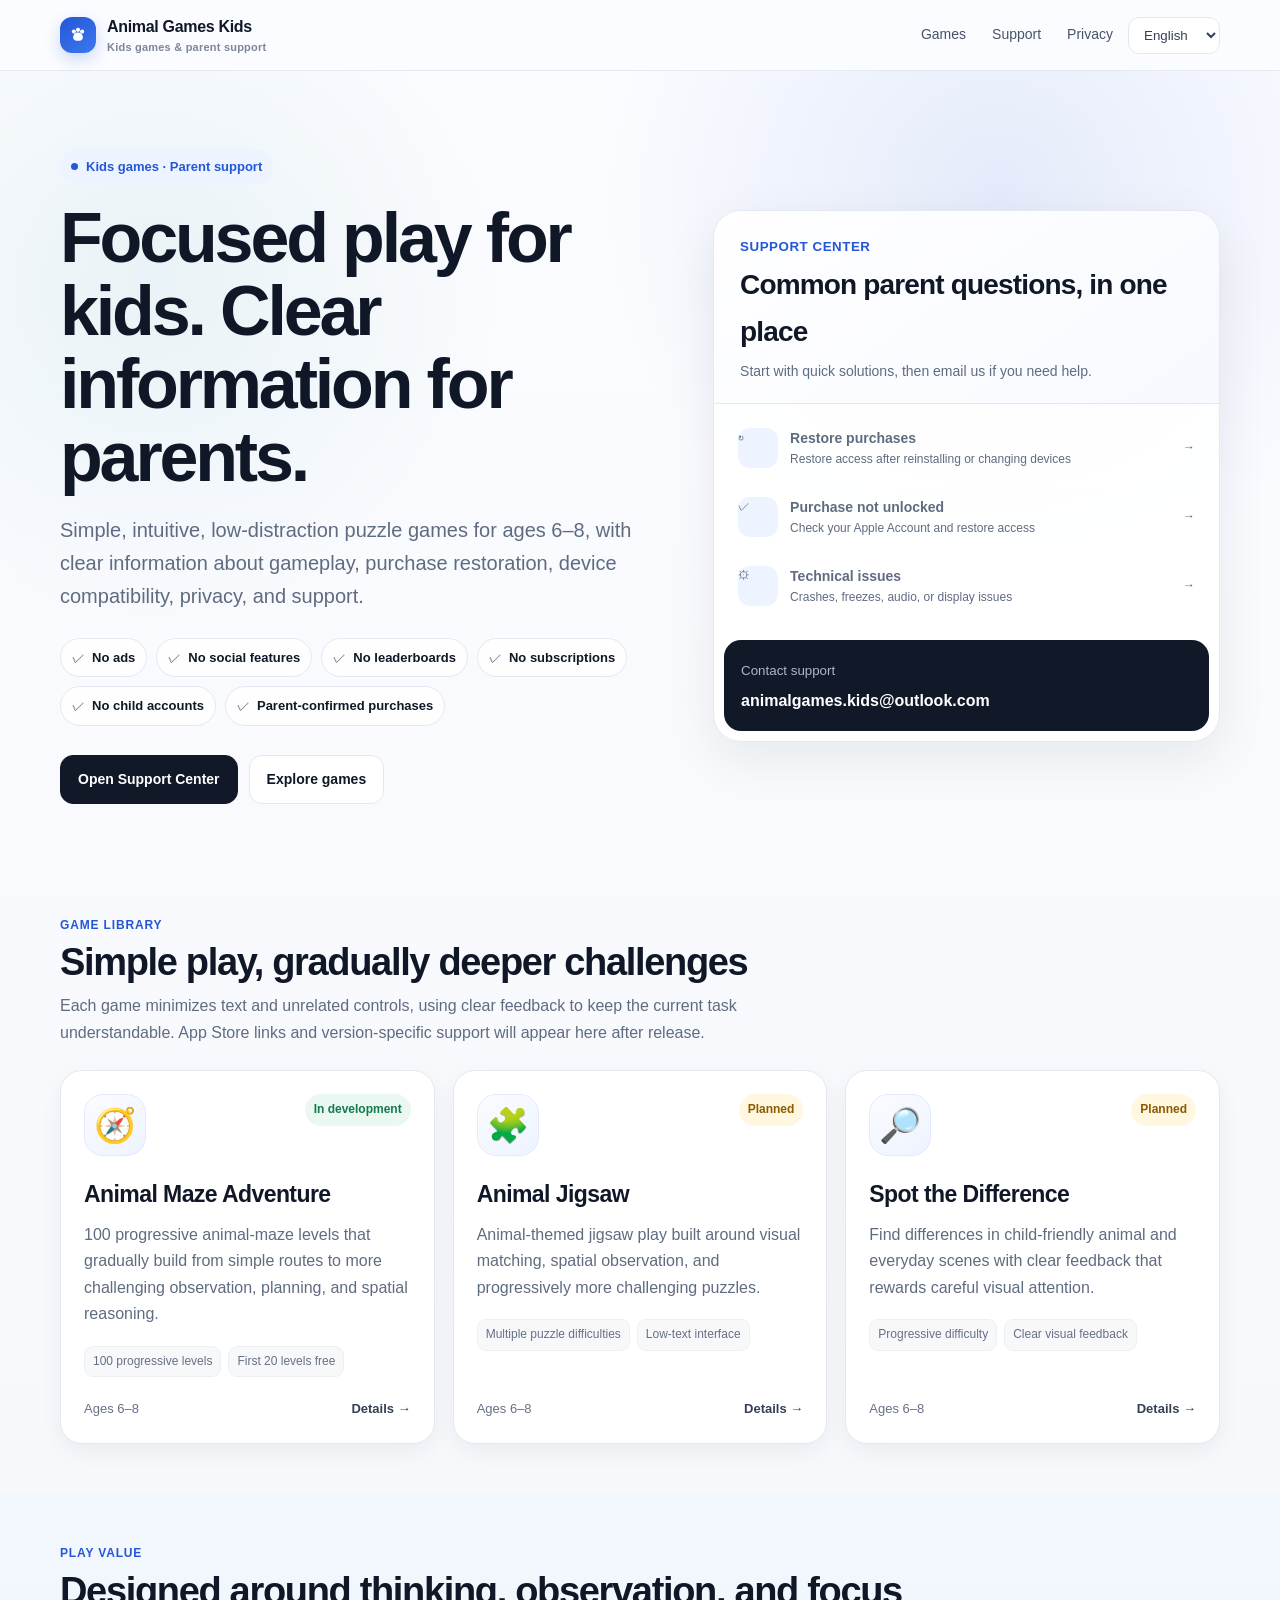
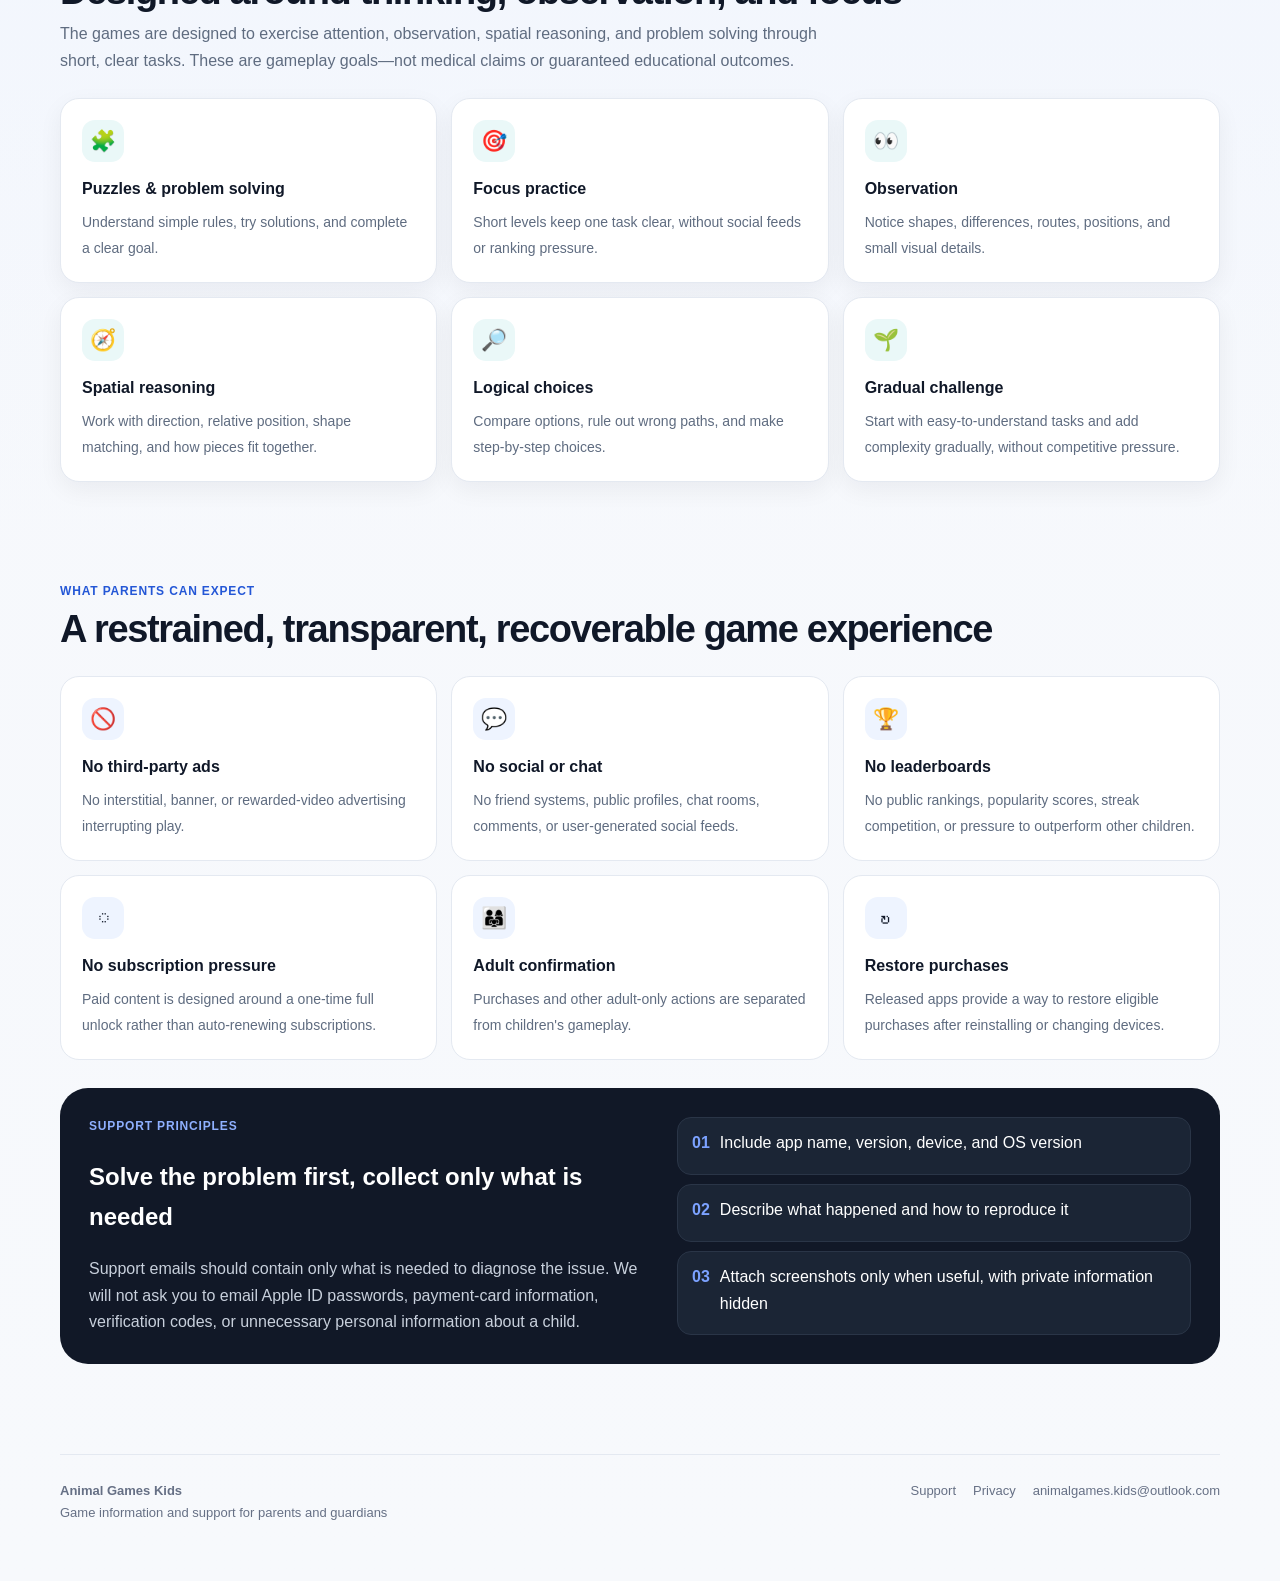
==== index.html @ e5cd3bef "Add files via upload" ====
<!DOCTYPE html>

<html lang="zh-CN"><head><meta charset="utf-8"/><meta content="width=device-width,initial-scale=1,viewport-fit=cover" name="viewport"/><meta content="#f6f8fc" name="theme-color"/><link href="assets/favicon.svg" rel="icon" type="image/svg+xml"/><link href="assets/styles.css" rel="stylesheet"/><meta content="Animal Games Kids：为 6–8 岁儿童设计的无广告、无社交、无排行榜益智游戏，以及面向家长和监护人的支持与隐私信息。" name="description"/><meta content="Animal Games Kids" property="og:title"/><meta content="Thoughtful kids games. Clear support for parents." property="og:description"/><meta content="website" property="og:type"/><title>Animal Games Kids｜儿童游戏与家长支持</title></head><body data-page="home"><a class="skip" data-en="Skip to main content" data-ja="メインコンテンツへ移動" data-zh="跳到主要内容" href="#main">跳到主要内容</a><header><div class="wrap nav"><a aria-label="Animal Games Kids" class="brand" href="index.html"><span class="brand-mark"><svg aria-hidden="true" viewbox="0 0 64 64"><circle cx="20" cy="22" fill="currentColor" r="6"></circle><circle cx="32" cy="17" fill="currentColor" r="6"></circle><circle cx="44" cy="22" fill="currentColor" r="6"></circle><path d="M18 39c0-8 6-14 14-14s14 6 14 14c0 7-5 10-14 10S18 46 18 39Z" fill="currentColor"></path></svg></span><span class="brand-copy">Animal Games Kids<span class="brand-sub" data-en="Kids games &amp; parent support" data-ja="子ども向けパズルゲーム＆保護者サポート" data-zh="儿童益智游戏与家长支持">儿童益智游戏与家长支持</span></span></a><nav aria-label="Main navigation" class="nav-links"><a data-en="Games" data-ja="ゲーム" data-zh="游戏" href="index.html#games">游戏</a><a data-en="Support" data-ja="サポート" data-zh="支持" href="support.html">支持</a><a data-en="Privacy" data-ja="プライバシー" data-zh="隐私" href="privacy.html">隐私</a><select aria-label="Language / 语言 / 言語" class="lang" id="langSelect"><option value="zh">中文</option><option value="en">English</option><option value="ja">日本語</option></select></nav></div></header><main id="main"><section class="hero"><div class="wrap hero-grid"><div><span class="eyebrow"><span class="dot"></span><span data-en="Kids games · Parent support" data-ja="子ども向けゲーム · 保護者サポート" data-zh="儿童游戏 · 家长支持">儿童游戏 · 家长支持</span></span><h1 data-en="Focused play for kids. Clear information for parents." data-ja="子どもは遊びに集中。保護者には分かりやすい情報を。" data-zh="让孩子专注游戏，让家长清楚掌握">让孩子专注游戏，让家长清楚掌握</h1><p class="lead" data-en="Simple, intuitive, low-distraction puzzle games for ages 6–8, with clear information about gameplay, purchase restoration, device compatibility, privacy, and support." data-ja="6〜8歳の子ども向けに、シンプルで直感的、かつ気が散りにくいパズルゲームを提供します。このサイトでは、ゲーム紹介、購入の復元、対応端末、プライバシー、技術サポートの情報をまとめています。" data-zh="为 6–8 岁儿童设计简单、直观、低干扰的益智小游戏。这里集中提供游戏介绍、购买恢复、设备兼容、隐私说明和技术支持。">为 6–8 岁儿童设计简单、直观、低干扰的益智小游戏。这里集中提供游戏介绍、购买恢复、设备兼容、隐私说明和技术支持。</p><div class="hero-trust"><span class="trust">✓ <b data-en="No ads" data-ja="広告なし" data-zh="无广告">无广告</b></span><span class="trust">✓ <b data-en="No social features" data-ja="ソーシャル機能なし" data-zh="无社交功能">无社交功能</b></span><span class="trust">✓ <b data-en="No leaderboards" data-ja="ランキングなし" data-zh="无排行榜">无排行榜</b></span><span class="trust">✓ <b data-en="No subscriptions" data-ja="サブスクリプションなし" data-zh="无订阅">无订阅</b></span><span class="trust">✓ <b data-en="No child accounts" data-ja="子ども用アカウント不要" data-zh="无需儿童账号">无需儿童账号</b></span><span class="trust">✓ <b data-en="Parent-confirmed purchases" data-ja="保護者による購入確認" data-zh="家长确认购买">家长确认购买</b></span></div><div class="actions"><a class="btn primary" data-en="Open Support Center" data-ja="サポートセンターを開く" data-zh="打开支持中心" href="support.html">打开支持中心</a><a class="btn" data-en="Explore games" data-ja="ゲームを見る" data-zh="查看游戏" href="#games">查看游戏 ↓</a></div></div><aside class="support-panel"><div class="support-head"><small data-en="Support center" data-ja="サポートセンター" data-zh="支持中心">支持中心</small><h2 data-en="Common parent questions, in one place" data-ja="保護者からよくあるご質問をまとめてご案内" data-zh="家长常见问题，集中处理">家长常见问题，集中处理</h2><p data-en="Start with quick solutions, then email us if you need help." data-ja="まずクイック解決策をご確認ください。解決しない場合はメールでお問い合わせいただけます。" data-zh="先查看快速解决方案；需要人工协助时可直接邮件联系。">先查看快速解决方案；需要人工协助时可直接邮件联系。</p></div><div class="support-list"><a class="support-link" href="support.html#restore"><span class="support-ico">↻</span><span><strong data-en="Restore purchases" data-ja="購入を復元" data-zh="恢复购买">恢复购买</strong><span data-en="Restore access after reinstalling or changing devices" data-ja="端末変更・再インストール後に購入済みコンテンツを復元" data-zh="换设备或重装后恢复已购内容">换设备或重装后恢复已购内容</span></span><span class="arrow">→</span></a><a class="support-link" href="support.html#purchase"><span class="support-ico">✓</span><span><strong data-en="Purchase not unlocked" data-ja="購入後もロックされたまま" data-zh="购买后未解锁">购买后未解锁</strong><span data-en="Check your Apple Account and restore access" data-ja="Apple Account を確認して購入を復元" data-zh="检查 Apple 账户与恢复购买">检查 Apple 账户与恢复购买</span></span><span class="arrow">→</span></a><a class="support-link" href="support.html#technical"><span class="support-ico">⚙</span><span><strong data-en="Technical issues" data-ja="技術的な問題" data-zh="游戏运行问题">游戏运行问题</strong><span data-en="Crashes, freezes, audio, or display issues" data-ja="クラッシュ、フリーズ、音声、表示の問題" data-zh="闪退、卡住、声音或显示异常">闪退、卡住、声音或显示异常</span></span><span class="arrow">→</span></a></div><div class="support-email"><small data-en="Contact support" data-ja="サポートに連絡" data-zh="联系支持">联系支持</small><a data-support-mail="" href="mailto:animalgames.kids@outlook.com">animalgames.kids@outlook.com</a></div></aside></div></section><section id="games"><div class="wrap"><div class="section-head"><div><div class="kicker" data-en="Game library" data-ja="ゲーム一覧" data-zh="游戏库">游戏库</div><h2 data-en="Simple play, gradually deeper challenges" data-ja="シンプルな遊びから、少しずつ難しく" data-zh="简单玩法，逐步增加挑战">简单玩法，逐步增加挑战</h2><p class="sub" data-en="Each game minimizes text and unrelated controls, using clear feedback to keep the current task understandable. App Store links and version-specific support will appear here after release." data-ja="各ゲームでは文章や不要な操作項目をできるだけ減らし、分かりやすいフィードバックで現在の課題を理解しやすくします。正式リリース後は App Store へのリンクとバージョン別のサポート情報を掲載します。" data-zh="每款游戏都尽量减少文字和无关入口，用清晰反馈帮助孩子理解当前任务。正式发布后，这里会提供 App Store 链接和对应版本支持信息。">每款游戏都尽量减少文字和无关入口。</p></div></div><div aria-live="polite" class="games" id="gamesList"></div></div></section><section class="benefit-section">
<div class="wrap">
<div class="section-head">
<div>
<div class="kicker" data-en="Play value" data-ja="遊びの価値" data-zh="游戏价值">游戏价值</div>
<h2 data-en="Designed around thinking, observation, and focus" data-ja="考える力、観察、集中を意識した遊び" data-zh="围绕思考、观察与专注设计">围绕思考、观察与专注设计</h2>
<p class="sub" data-en="The games are designed to exercise attention, observation, spatial reasoning, and problem solving through short, clear tasks. These are gameplay goals—not medical claims or guaranteed educational outcomes." data-ja="短く分かりやすい課題を通して、集中、観察、空間的な考え方、問題解決を使う遊びを目指しています。これはゲーム設計上の目標であり、医療的効果や学習成果を保証するものではありません。" data-zh="通过短而明确的任务，让孩子在游戏中练习专注、观察、空间理解和问题解决。这些是玩法设计目标，不是医疗效果或学习成绩保证。">通过短而明确的任务，让孩子在游戏中练习专注、观察、空间理解和问题解决。这些是玩法设计目标，不是医疗效果或学习成绩保证。</p>
</div>
</div>
<div class="benefits">
<div class="benefit"><div class="benefit-icon">🧩</div><strong data-en="Puzzles &amp; problem solving" data-ja="パズルと問題解決" data-zh="益智与问题解决">益智与问题解决</strong><span data-en="Understand simple rules, try solutions, and complete a clear goal." data-ja="シンプルなルールを理解し、解き方を試しながら、明確なゴールを目指します。" data-zh="理解简单规则、尝试不同方法，并完成明确目标。">理解简单规则、尝试不同方法，并完成明确目标。</span></div>
<div class="benefit"><div class="benefit-icon">🎯</div><strong data-en="Focus practice" data-ja="集中する練習" data-zh="专注练习">专注练习</strong><span data-en="Short levels keep one task clear, without social feeds or ranking pressure." data-ja="短いステージで一つの課題に集中し、SNS的なフィードやランキングのプレッシャーを設けません。" data-zh="短关卡保持单一任务清晰，不用社交信息流或排名压力分散注意力。">短关卡保持单一任务清晰，不用社交信息流或排名压力分散注意力。</span></div>
<div class="benefit"><div class="benefit-icon">👀</div><strong data-en="Observation" data-ja="観察" data-zh="观察">观察</strong><span data-en="Notice shapes, differences, routes, positions, and small visual details." data-ja="形、違い、道順、位置関係、小さな見た目の変化に気づく遊びです。" data-zh="留意形状、差异、路线、位置和细节变化。">留意形状、差异、路线、位置和细节变化。</span></div>
<div class="benefit"><div class="benefit-icon">🧭</div><strong data-en="Spatial reasoning" data-ja="空間的な考え方" data-zh="空间理解">空间理解</strong><span data-en="Work with direction, relative position, shape matching, and how pieces fit together." data-ja="方向、相対的な位置、形の対応、ピース同士のつながりを考えます。" data-zh="练习方向、相对位置、形状匹配以及拼合关系。">练习方向、相对位置、形状匹配以及拼合关系。</span></div>
<div class="benefit"><div class="benefit-icon">🔎</div><strong data-en="Logical choices" data-ja="論理的な判断" data-zh="逻辑判断">逻辑判断</strong><span data-en="Compare options, rule out wrong paths, and make step-by-step choices." data-ja="選択肢を比べ、違う道を除きながら、一つずつ判断して進みます。" data-zh="比较选项、排除错误路径，并逐步作出判断。">比较选项、排除错误路径，并逐步作出判断。</span></div>
<div class="benefit"><div class="benefit-icon">🌱</div><strong data-en="Gradual challenge" data-ja="少しずつ難しく" data-zh="难度递进">难度递进</strong><span data-en="Start with easy-to-understand tasks and add complexity gradually, without competitive pressure." data-ja="分かりやすい課題から始め、競争のプレッシャーをかけずに少しずつ複雑にします。" data-zh="从容易理解的任务开始，逐步增加复杂度，不靠竞争压力推进。">从容易理解的任务开始，逐步增加复杂度，不靠竞争压力推进。</span></div>
</div>
</div>
</section><section><div class="wrap"><div class="section-head"><div><div class="kicker" data-en="What parents can expect" data-ja="保護者の方にお約束すること" data-zh="家长可以预期什么">家长可以预期什么</div><h2 data-en="A restrained, transparent, recoverable game experience" data-ja="落ち着いて使え、透明性があり、購入を復元できるゲーム体験" data-zh="克制、透明、可恢复的儿童游戏体验">克制、透明、可恢复的儿童游戏体验</h2></div></div><div class="standards"><div class="standard"><div class="standard-icon">🚫</div><strong data-en="No third-party ads" data-ja="第三者広告なし" data-zh="无第三方广告">无第三方广告</strong><span data-en="No interstitial, banner, or rewarded-video advertising interrupting play." data-ja="インタースティシャル、バナー、リワード動画広告で子どものプレイを中断しません。" data-zh="不使用插屏、横幅或激励视频打断儿童游戏。">不使用插屏、横幅或激励视频打断儿童游戏。</span></div><div class="standard"><div class="standard-icon">💬</div><strong data-en="No social or chat" data-ja="ソーシャル・チャットなし" data-zh="无社交、无聊天">无社交、无聊天</strong><span data-en="No friend systems, public profiles, chat rooms, comments, or user-generated social feeds." data-ja="フレンド機能、公開プロフィール、チャット、コメント、ユーザー投稿型のSNSフィードを設けません。" data-zh="不提供好友系统、公开个人主页、聊天、评论或用户内容社交流。">不提供好友系统、公开个人主页、聊天、评论或用户内容社交流。</span></div><div class="standard"><div class="standard-icon">🏆</div><strong data-en="No leaderboards" data-ja="ランキングなし" data-zh="无排行榜、无排名压力">无排行榜、无排名压力</strong><span data-en="No public rankings, popularity scores, streak competition, or pressure to outperform other children." data-ja="公開ランキング、人気スコア、連続記録の競争、他の子より上を目指させる圧力を設けません。" data-zh="不设置公开排行榜、人气分数、连续打卡竞争或与其他儿童比较的压力。">不设置公开排行榜、人气分数、连续打卡竞争或与其他儿童比较的压力。</span></div><div class="standard"><div class="standard-icon">◌</div><strong data-en="No subscription pressure" data-ja="サブスクリプションなし" data-zh="无订阅压力">无订阅压力</strong><span data-en="Paid content is designed around a one-time full unlock rather than auto-renewing subscriptions." data-ja="有料コンテンツは買い切りでの全機能アンロックを基本とし、自動更新サブスクリプションは設けません。" data-zh="付费内容采用一次性完整解锁方向，不设计自动续费订阅。">付费内容采用一次性完整解锁方向，不设计自动续费订阅。</span></div><div class="standard"><div class="standard-icon">👨‍👩‍👧</div><strong data-en="Adult confirmation" data-ja="大人による確認" data-zh="成人确认">成人确认</strong><span data-en="Purchases and other adult-only actions are separated from children's gameplay." data-ja="購入など大人の操作が必要な項目は、子どものゲームプレイから分離します。" data-zh="购买和其他需要成人处理的入口与儿童游戏流程分开。">购买和其他需要成人处理的入口与儿童游戏流程分开。</span></div><div class="standard"><div class="standard-icon">↻</div><strong data-en="Restore purchases" data-ja="購入の復元に対応" data-zh="支持恢复购买">支持恢复购买</strong><span data-en="Released apps provide a way to restore eligible purchases after reinstalling or changing devices." data-ja="端末変更や再インストール後も、App 内の購入復元機能から対象の購入を再確認できます。" data-zh="换设备或重新安装后，可通过应用内恢复购买入口重新验证符合条件的已购内容。">换设备或重新安装后，可通过应用内恢复购买入口重新验证符合条件的已购内容。</span></div></div><div class="professional"><div><div class="kicker" data-en="Support principles" data-ja="サポート方針" data-zh="支持原则" style="color:#8fb0ff">支持原则</div><h2 data-en="Solve the problem first, collect only what is needed" data-ja="問題解決を優先し、必要な情報だけを確認" data-zh="先解决问题，再收集必要信息">先解决问题，再收集必要信息</h2><p data-en="Support emails should contain only what is needed to diagnose the issue. We will not ask you to email Apple ID passwords, payment-card information, verification codes, or unnecessary personal information about a child." data-ja="サポートメールでは、問題の特定に必要な情報だけをお願いしています。Apple ID のパスワード、カード情報、認証コード、不要な子どもの個人情報をメールで求めることはありません。" data-zh="支持邮件只需要与故障定位有关的信息。我们不会要求你通过邮件发送 Apple ID 密码、支付卡信息、短信验证码或不必要的儿童个人信息。">支持邮件只需要与故障定位有关的信息。</p></div><div class="professional-list"><div class="professional-item"><span>01</span><span data-en="Include app name, version, device, and OS version" data-ja="App 名、バージョン、端末、OS バージョンを記載" data-zh="说明 App 名称、版本、设备和系统版本">说明 App 名称、版本、设备和系统版本</span></div><div class="professional-item"><span>02</span><span data-en="Describe what happened and how to reproduce it" data-ja="問題の内容と再現手順を記載" data-zh="描述问题现象和可重复步骤">描述问题现象和可重复步骤</span></div><div class="professional-item"><span>03</span><span data-en="Attach screenshots only when useful, with private information hidden" data-ja="必要な場合のみスクリーンショットを添付し、個人情報は隠してください" data-zh="必要时附截图，但先遮挡私人信息">必要时附截图，但先遮挡私人信息</span></div></div></div></div></section></main><footer><div class="wrap footer-row"><div><strong>Animal Games Kids</strong><br/><span data-en="Game information and support for parents and guardians" data-ja="保護者向けの子ども向けゲーム情報・サポートサイト" data-zh="面向家长和监护人的儿童游戏信息与支持网站">面向家长和监护人的儿童游戏信息与支持网站</span></div><div class="footer-links"><a data-en="Support" data-ja="サポート" data-zh="技术支持" href="support.html">技术支持</a><a data-en="Privacy" data-ja="プライバシーポリシー" data-zh="隐私政策" href="privacy.html">隐私政策</a><a class="footer-email" data-support-mail="" href="mailto:animalgames.kids@outlook.com">animalgames.kids@outlook.com</a></div></div></footer><script src="assets/app.js"></script></body></html>
---- assets/styles.css ----
:root{
  --bg:#f6f8fc;--surface:#fff;--surface-soft:#f9fbff;--text:#101828;--muted:#5f6c80;
  --line:#e4e9f1;--brand:#2457d6;--brand-2:#3c78f0;--brand-soft:#eef4ff;
  --teal:#087e8b;--teal-soft:#eaf8f8;--green:#147a4d;--green-soft:#ebf8f1;
  --amber:#8a5b00;--amber-soft:#fff7df;--radius:22px;--shadow:0 16px 50px rgba(16,24,40,.08);
  --shadow-sm:0 8px 24px rgba(16,24,40,.055)
}
*{box-sizing:border-box}html{scroll-behavior:smooth}body{margin:0;font-family:-apple-system,BlinkMacSystemFont,"SF Pro Text","Segoe UI","PingFang SC","Hiragino Sans GB","Microsoft YaHei","Hiragino Kaku Gothic ProN","Yu Gothic","Meiryo",sans-serif;color:var(--text);background:linear-gradient(180deg,#fbfcff 0,#f6f8fc 50%,#f7f9fc 100%);line-height:1.65;-webkit-font-smoothing:antialiased}a{color:inherit;text-decoration:none}button{font:inherit}.wrap{width:min(1160px,calc(100% - 36px));margin:0 auto}.skip{position:absolute;left:-9999px;top:10px;background:#111827;color:#fff;padding:10px 14px;border-radius:10px;z-index:100}.skip:focus{left:12px}
header{position:sticky;top:0;z-index:30;background:rgba(251,252,255,.88);backdrop-filter:saturate(160%) blur(18px);border-bottom:1px solid rgba(228,233,241,.92)}.nav{min-height:70px;display:flex;align-items:center;justify-content:space-between;gap:20px}.brand{display:flex;align-items:center;gap:11px;font-weight:800;letter-spacing:-.02em}.brand-mark{width:36px;height:36px;border-radius:12px;background:linear-gradient(145deg,var(--brand),var(--brand-2));display:grid;place-items:center;color:#fff;box-shadow:0 6px 16px rgba(36,87,214,.22)}.brand-mark svg{width:22px;height:22px}.brand-sub{display:block;font-size:11px;font-weight:620;color:#7a8699;letter-spacing:.02em;margin-top:-2px}.nav-links{display:flex;align-items:center;gap:4px;color:#475467;font-size:14px}.nav-links a,.lang{padding:9px 11px;border-radius:11px}.nav-links a:hover,.lang:hover{background:#fff;color:#101828}.lang{border:1px solid var(--line);background:#fff;cursor:pointer;color:#344054;appearance:auto;min-width:92px}
.hero{padding:78px 0 62px;background:radial-gradient(circle at 78% 15%,rgba(36,87,214,.10),transparent 25rem),radial-gradient(circle at 12% 26%,rgba(8,126,139,.07),transparent 22rem)}.hero-grid{display:grid;grid-template-columns:minmax(0,1.08fr) minmax(340px,.92fr);gap:58px;align-items:center}.eyebrow{display:inline-flex;align-items:center;gap:8px;padding:7px 11px;border-radius:999px;background:var(--brand-soft);color:var(--brand);font-size:13px;font-weight:780}.dot{width:7px;height:7px;border-radius:50%;background:currentColor}.hero h1{font-size:clamp(44px,6vw,70px);line-height:1.04;letter-spacing:-.045em;margin:18px 0 20px;max-width:760px}.lead{font-size:clamp(17px,2vw,20px);color:var(--muted);max-width:720px;margin:0}.hero-trust{display:flex;gap:9px;flex-wrap:wrap;margin:25px 0 0}.trust{display:inline-flex;align-items:center;gap:7px;padding:8px 11px;border:1px solid var(--line);border-radius:999px;background:rgba(255,255,255,.82);font-size:13px;color:#475467}.trust b{color:#101828}.actions{display:flex;gap:11px;flex-wrap:wrap;margin-top:29px}.btn{display:inline-flex;align-items:center;justify-content:center;gap:8px;padding:12px 17px;border-radius:13px;border:1px solid var(--line);background:#fff;font-weight:760;font-size:14px;transition:.18s ease;cursor:pointer}.btn:hover{transform:translateY(-1px);box-shadow:var(--shadow-sm)}.btn.primary{background:#111827;color:#fff;border-color:#111827}.btn.brand{background:var(--brand);color:#fff;border-color:var(--brand)}
.support-panel{background:rgba(255,255,255,.95);border:1px solid var(--line);border-radius:28px;box-shadow:var(--shadow);overflow:hidden}.support-head{padding:25px 26px 20px;border-bottom:1px solid var(--line);background:linear-gradient(145deg,#fff,#f7f9ff)}.support-head small{display:block;color:var(--brand);font-weight:800;letter-spacing:.04em;text-transform:uppercase}.support-head h2{font-size:28px;margin:4px 0 5px;letter-spacing:-.03em}.support-head p{margin:0;color:var(--muted);font-size:14px}.support-list{padding:10px}.support-link{display:grid;grid-template-columns:40px 1fr auto;gap:12px;align-items:center;padding:13px 14px;border-radius:15px}.support-link:hover{background:#f7f9fc}.support-ico{width:40px;height:40px;border-radius:12px;background:var(--brand-soft);display:grid;place-items:center;font-size:19px}.support-link strong{display:block;font-size:14px}.support-link span{display:block;color:var(--muted);font-size:12px}.arrow{color:#98a2b3}.support-email{margin:10px;padding:17px;border-radius:17px;background:#111827;color:#fff}.support-email small{color:#aeb8c8}.support-email a{display:block;margin-top:4px;font-weight:780;word-break:break-all}
section{padding:50px 0}.section-head{display:flex;align-items:flex-end;justify-content:space-between;gap:22px;margin-bottom:24px}.kicker{font-size:12px;color:var(--brand);font-weight:820;letter-spacing:.07em;text-transform:uppercase;margin-bottom:5px}.section-head h2,.page-card h2{font-size:clamp(29px,4vw,38px);line-height:1.18;letter-spacing:-.035em;margin:0}.sub{color:var(--muted);margin:8px 0 0;max-width:760px}.games{display:grid;grid-template-columns:repeat(3,minmax(0,1fr));gap:18px}.game-card{position:relative;display:flex;flex-direction:column;min-height:345px;background:#fff;border:1px solid var(--line);border-radius:var(--radius);padding:23px;box-shadow:var(--shadow-sm);transition:.2s ease;overflow:hidden}.game-card:hover{transform:translateY(-3px);box-shadow:var(--shadow);border-color:#d5dceb}.game-top{display:flex;align-items:flex-start;justify-content:space-between;gap:10px}.game-icon{width:62px;height:62px;border-radius:19px;display:grid;place-items:center;font-size:34px;background:linear-gradient(145deg,#fbfcff,#edf3ff);border:1px solid #e3eaff}.badge{display:inline-flex;padding:6px 9px;border-radius:999px;font-size:12px;font-weight:780}.badge-development{background:var(--green-soft);color:var(--green)}.badge-planned{background:var(--amber-soft);color:var(--amber)}.badge-released{background:var(--brand-soft);color:var(--brand)}.game-card h3{font-size:23px;letter-spacing:-.025em;margin:20px 0 8px}.game-card p{color:var(--muted);margin:0 0 18px}.chips{display:flex;gap:7px;flex-wrap:wrap}.chip{font-size:12px;padding:5px 8px;border-radius:9px;background:#f7f8fa;color:#667085;border:1px solid #edf0f3}.game-foot{margin-top:auto;padding-top:21px;display:flex;justify-content:space-between;align-items:center;font-size:13px;color:#667085}.details{font-weight:740;color:#344054}
.benefit-section{background:linear-gradient(180deg,rgba(238,244,255,.48),rgba(255,255,255,0))}
.benefits{display:grid;grid-template-columns:repeat(3,minmax(0,1fr));gap:14px}
.benefit{background:#fff;border:1px solid var(--line);border-radius:19px;padding:21px;box-shadow:var(--shadow-sm)}
.benefit-icon{width:42px;height:42px;border-radius:13px;display:grid;place-items:center;background:var(--teal-soft);font-size:21px;margin-bottom:14px}
.benefit strong{display:block;margin-bottom:6px}
.benefit span{font-size:14px;color:var(--muted)}
.standards{display:grid;grid-template-columns:repeat(3,minmax(0,1fr));gap:14px}.standard{background:#fff;border:1px solid var(--line);border-radius:19px;padding:21px}.standard-icon{width:42px;height:42px;border-radius:13px;display:grid;place-items:center;background:var(--brand-soft);font-size:21px;margin-bottom:14px}.standard strong{display:block;margin-bottom:6px}.standard span{font-size:14px;color:var(--muted)}.professional{display:grid;grid-template-columns:1.05fr .95fr;gap:20px;background:#111827;color:#fff;border-radius:28px;padding:29px;margin-top:28px}.professional p{color:#c8d0dc;margin:8px 0 0}.professional-list{display:grid;gap:9px}.professional-item{display:flex;gap:10px;align-items:flex-start;background:#1b2535;border:1px solid #2a3547;border-radius:14px;padding:12px 14px}.professional-item span:first-child{color:#7ca2ff;font-weight:800}
.page{padding:54px 0 70px}.page-card{background:#fff;border:1px solid var(--line);border-radius:28px;padding:clamp(24px,5vw,50px);box-shadow:var(--shadow-sm)}.breadcrumb{display:inline-flex;align-items:center;gap:8px;color:#667085;font-size:13px}.page-card h1{font-size:clamp(38px,5vw,54px);letter-spacing:-.04em;line-height:1.08;margin:15px 0 13px}.page-card h2{font-size:24px;margin:34px 0 10px}.page-card p,.page-card li{color:#475467}.meta{display:flex;gap:8px;flex-wrap:wrap;margin:18px 0 26px}.meta span{padding:6px 10px;border-radius:999px;background:#f2f4f7;color:#475467;font-size:13px}.feature-list{display:grid;grid-template-columns:1fr 1fr;gap:10px;padding:0;list-style:none}.feature-list li{background:#f8fafc;border:1px solid var(--line);border-radius:14px;padding:12px 14px}.notice{border-left:3px solid var(--brand);background:#f5f8ff;border-radius:0 14px 14px 0;padding:14px 16px;color:#475467;margin:18px 0}.info-grid{display:grid;grid-template-columns:repeat(2,minmax(0,1fr));gap:14px;margin-top:18px}.info-card{border:1px solid var(--line);border-radius:18px;padding:18px;background:#fafbfc}.info-card strong{display:block;margin-bottom:5px}.info-card p{margin:0;font-size:14px}.faq{display:grid;gap:12px;margin-top:18px}.faq-item{border:1px solid var(--line);border-radius:18px;padding:19px;background:#fbfcfe}.faq-item strong{display:block;margin-bottom:6px}.steps{counter-reset:item;padding:0;list-style:none;display:grid;gap:10px}.steps li{position:relative;padding:14px 15px 14px 52px;border:1px solid var(--line);border-radius:15px;background:#fbfcfe}.steps li:before{counter-increment:item;content:counter(item);position:absolute;left:14px;top:13px;width:25px;height:25px;border-radius:50%;display:grid;place-items:center;background:var(--brand);color:#fff;font-size:12px;font-weight:800}.contact-box{border:1px solid #dce5f8;background:linear-gradient(145deg,#f9fbff,#f2f6ff);border-radius:20px;padding:20px}.contact-box .email{font-size:18px;font-weight:800;color:var(--brand);word-break:break-all}.privacy-grid{display:grid;grid-template-columns:repeat(3,minmax(0,1fr));gap:12px;margin:18px 0}.privacy-card{border:1px solid var(--line);border-radius:17px;padding:17px;background:#fbfcfe}.privacy-card strong{display:block;margin-bottom:4px}.privacy-card span{font-size:13px;color:var(--muted)}.text-link{color:var(--brand);text-decoration:underline;text-underline-offset:3px}.muted{color:var(--muted)}
footer{padding:40px 0 58px;color:#667085;font-size:13px}.footer-row{display:flex;justify-content:space-between;gap:22px;flex-wrap:wrap;border-top:1px solid var(--line);padding-top:25px}.footer-links{display:flex;gap:17px;flex-wrap:wrap}.footer-email{word-break:break-all}
:focus-visible{outline:3px solid rgba(36,87,214,.28);outline-offset:3px}@media(prefers-reduced-motion:reduce){*{scroll-behavior:auto!important;transition:none!important}}
@media(max-width:920px){.hero-grid{grid-template-columns:1fr;gap:34px}.games{grid-template-columns:1fr 1fr}.benefits,.standards{grid-template-columns:1fr 1fr}.professional{grid-template-columns:1fr}}
@media(max-width:640px){.wrap{width:min(100% - 24px,1160px)}.nav{min-height:64px}.brand-copy{display:none}.nav-links{gap:1px;overflow-x:auto}.nav-links a,.lang{padding:8px 8px;font-size:13px;white-space:nowrap}.hero{padding:49px 0 36px}.hero h1{font-size:42px}.games,.benefits,.standards,.info-grid,.privacy-grid,.feature-list{grid-template-columns:1fr}.game-card{min-height:315px}.professional{padding:22px}.section-head{align-items:flex-start;flex-direction:column}.support-panel{border-radius:22px}}
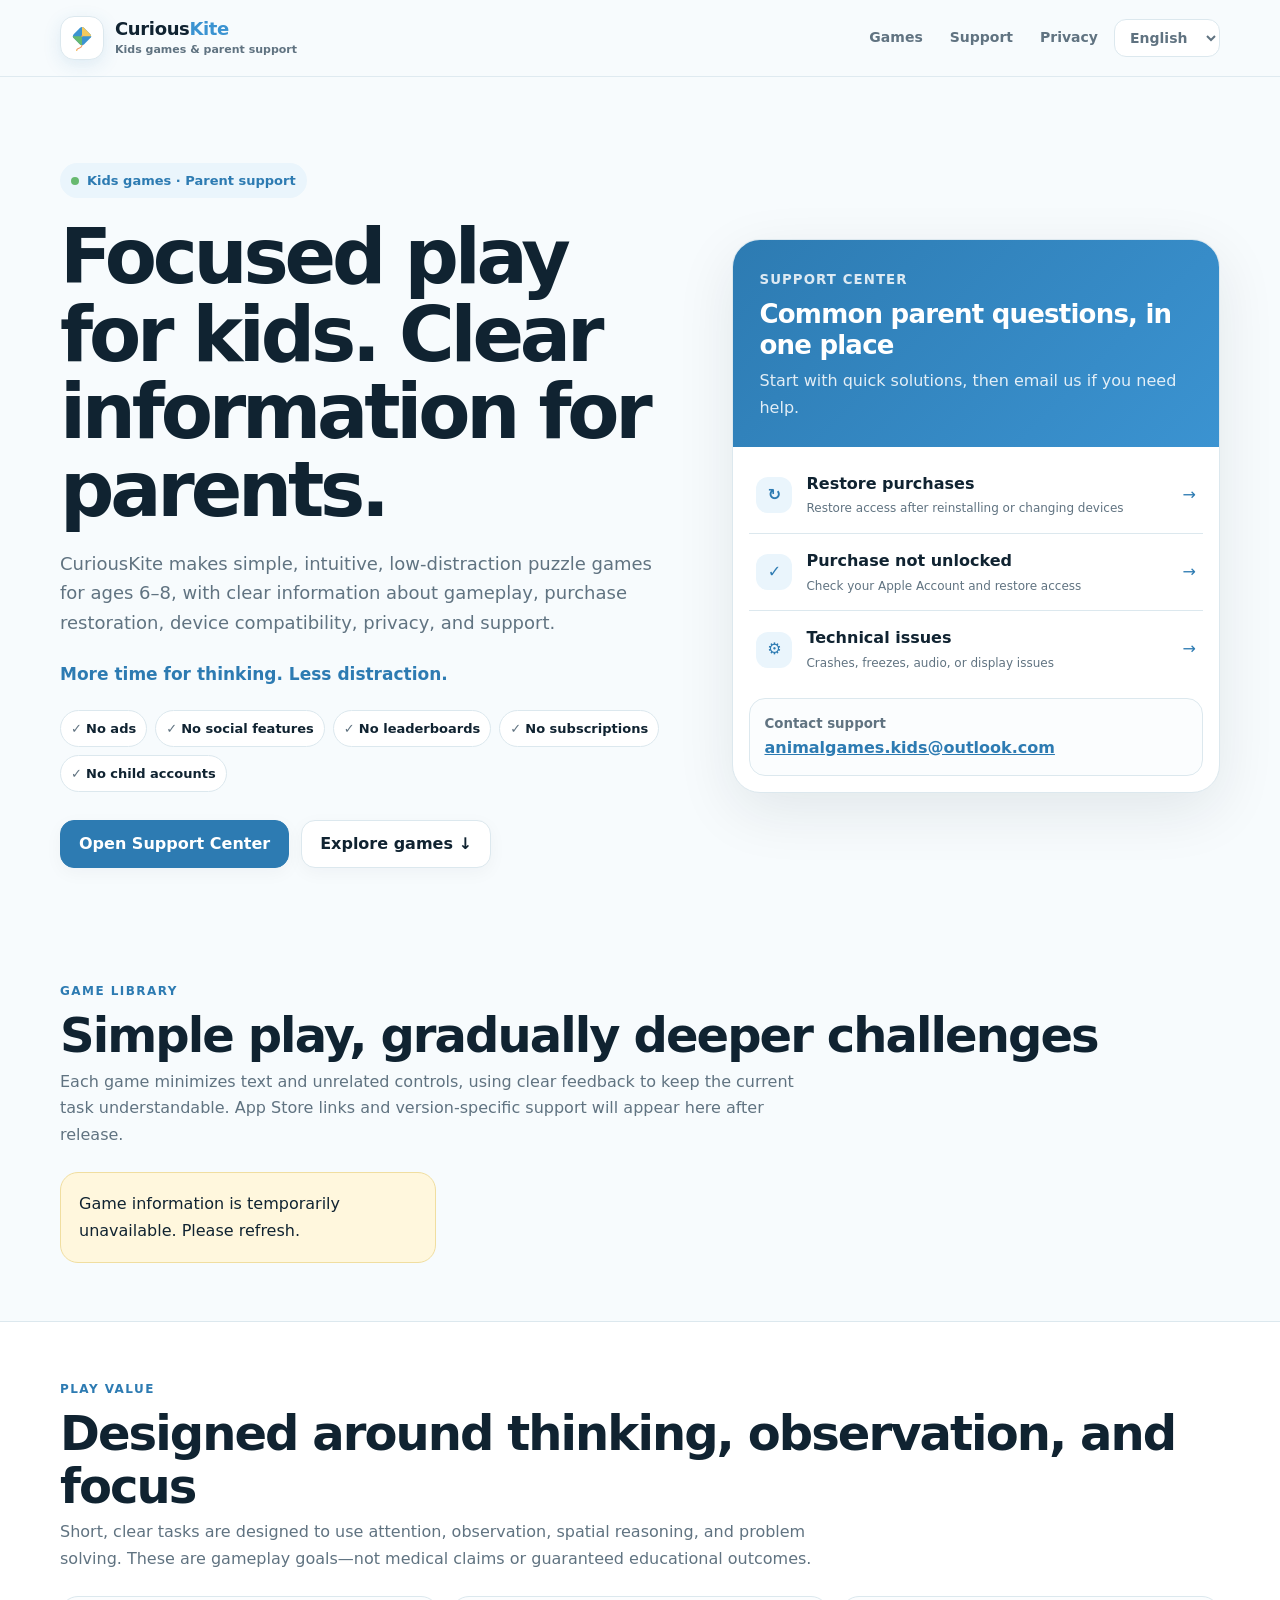
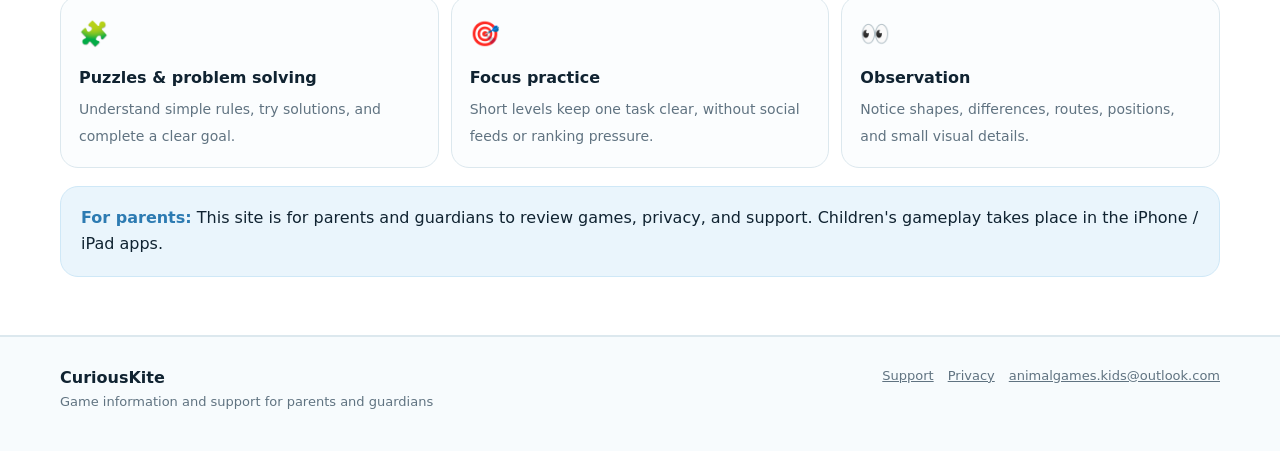
==== commit 63ffea9f: "update randomly" ====
--- a/index.html
+++ b/index.html
@@ -1,21 +1,86 @@
 <!DOCTYPE html>
+<html lang="zh-CN"><head>
+<meta charset="utf-8"/><meta name="viewport" content="width=device-width,initial-scale=1,viewport-fit=cover"/>
+<meta name="theme-color" content="#F7FBFD"/><link rel="icon" href="assets/favicon.svg" type="image/svg+xml"/>
+<link rel="stylesheet" href="assets/styles.css"/>
+<meta name="description" content="CuriousKite：为 6–8 岁儿童设计的无广告、低干扰益智游戏，以及面向家长和监护人的支持与隐私信息。"/>
+<meta property="og:title" content="CuriousKite"/><meta property="og:description" content="More time for thinking. Less distraction."/><meta property="og:type" content="website"/>
+<title>CuriousKite｜儿童游戏与家长支持</title>
+</head><body data-page="home">
+<a class="skip" href="#main" data-zh="跳到主要内容" data-en="Skip to main content" data-ja="メインコンテンツへ移動" data-es="Saltar al contenido principal">跳到主要内容</a>
+<header><div class="wrap nav">
+  <a class="brand" href="index.html" aria-label="CuriousKite">
+    <span class="brand-mark"><img src="assets/curiouskite-logo.svg" alt="" aria-hidden="true"/></span>
+    <span class="brand-copy"><span class="brand-curious">Curious</span><span class="brand-kite">Kite</span><span class="brand-sub" data-zh="儿童益智游戏与家长支持" data-en="Kids games &amp; parent support" data-ja="子ども向けゲーム＆保護者サポート" data-es="Juegos infantiles y soporte para familias">儿童益智游戏与家长支持</span></span>
+  </a>
+  <nav class="nav-links" aria-label="Main navigation">
+    <a href="index.html#games" data-zh="游戏" data-en="Games" data-ja="ゲーム" data-es="Juegos">游戏</a>
+    <a href="support.html" data-zh="支持" data-en="Support" data-ja="サポート" data-es="Soporte">支持</a>
+    <a href="privacy.html" data-zh="隐私" data-en="Privacy" data-ja="プライバシー" data-es="Privacidad">隐私</a>
+    <select class="lang" id="langSelect" aria-label="Language / 语言 / 言語 / Idioma">
+      <option value="zh">中文</option><option value="en">English</option><option value="ja">日本語</option><option value="es">Español</option>
+    </select>
+  </nav>
+</div></header>
+<main id="main">
+<section class="hero"><div class="wrap hero-grid">
+  <div>
+    <span class="eyebrow"><span class="dot"></span><span data-zh="儿童游戏 · 家长支持" data-en="Kids games · Parent support" data-ja="子ども向けゲーム · 保護者サポート" data-es="Juegos infantiles · Soporte para familias">儿童游戏 · 家长支持</span></span>
+    <h1 data-zh="让孩子专注游戏，让家长清楚掌握" data-en="Focused play for kids. Clear information for parents." data-ja="子どもは遊びに集中。保護者には分かりやすい情報を。" data-es="Juego concentrado para niños. Información clara para las familias.">让孩子专注游戏，让家长清楚掌握</h1>
+    <p class="lead" data-zh="CuriousKite 为 6–8 岁儿童设计简单、直观、低干扰的益智小游戏。这里集中提供游戏介绍、购买恢复、设备兼容、隐私说明和技术支持。" data-en="CuriousKite makes simple, intuitive, low-distraction puzzle games for ages 6–8, with clear information about gameplay, purchase restoration, device compatibility, privacy, and support." data-ja="CuriousKite は6〜8歳向けに、シンプルで直感的、気が散りにくいパズルゲームを作っています。ゲーム紹介、購入復元、対応端末、プライバシー、サポート情報をまとめています。" data-es="CuriousKite crea juegos de lógica sencillos, intuitivos y con pocas distracciones para niños de 6 a 8 años, con información clara sobre juego, restauración de compras, compatibilidad, privacidad y soporte.">CuriousKite 为 6–8 岁儿童设计简单、直观、低干扰的益智小游戏。</p>
+    <p class="slogan" data-zh="把时间留给思考，而不是广告和奖励。" data-en="More time for thinking. Less distraction." data-ja="広告や報酬より、考える時間を。" data-es="Más tiempo para pensar. Menos distracciones.">把时间留给思考，而不是广告和奖励。</p>
+    <div class="hero-trust">
+      <span class="trust">✓ <b data-zh="无广告" data-en="No ads" data-ja="広告なし" data-es="Sin anuncios">无广告</b></span>
+      <span class="trust">✓ <b data-zh="无社交功能" data-en="No social features" data-ja="ソーシャル機能なし" data-es="Sin funciones sociales">无社交功能</b></span>
+      <span class="trust">✓ <b data-zh="无排行榜" data-en="No leaderboards" data-ja="ランキングなし" data-es="Sin clasificaciones">无排行榜</b></span>
+      <span class="trust">✓ <b data-zh="无订阅" data-en="No subscriptions" data-ja="サブスクリプションなし" data-es="Sin suscripciones">无订阅</b></span>
+      <span class="trust">✓ <b data-zh="无需儿童账号" data-en="No child accounts" data-ja="子ども用アカウント不要" data-es="Sin cuentas infantiles">无需儿童账号</b></span>
+    </div>
+    <div class="actions">
+      <a class="btn primary" href="support.html" data-zh="打开支持中心" data-en="Open Support Center" data-ja="サポートセンターを開く" data-es="Abrir el centro de soporte">打开支持中心</a>
+      <a class="btn" href="#games" data-zh="查看游戏 ↓" data-en="Explore games ↓" data-ja="ゲームを見る ↓" data-es="Ver juegos ↓">查看游戏 ↓</a>
+    </div>
+  </div>
+  <aside class="support-panel">
+    <div class="support-head"><small data-zh="支持中心" data-en="Support center" data-ja="サポートセンター" data-es="Centro de soporte">支持中心</small>
+      <h2 data-zh="家长常见问题，集中处理" data-en="Common parent questions, in one place" data-ja="保護者からよくあるご質問をまとめてご案内" data-es="Preguntas frecuentes de familias, en un solo lugar">家长常见问题，集中处理</h2>
+      <p data-zh="先查看快速解决方案；需要人工协助时可直接邮件联系。" data-en="Start with quick solutions, then email us if you need help." data-ja="まずクイック解決策をご確認ください。解決しない場合はメールでお問い合わせいただけます。" data-es="Empieza por las soluciones rápidas y escríbenos si necesitas ayuda.">先查看快速解决方案；需要人工协助时可直接邮件联系。</p>
+    </div>
+    <div class="support-list">
+      <a class="support-link" href="support.html#restore"><span class="support-ico">↻</span><span><strong data-zh="恢复购买" data-en="Restore purchases" data-ja="購入を復元" data-es="Restaurar compras">恢复购买</strong><span data-zh="换设备或重装后恢复已购内容" data-en="Restore access after reinstalling or changing devices" data-ja="端末変更・再インストール後に購入済みコンテンツを復元" data-es="Recupera el acceso tras reinstalar o cambiar de dispositivo">换设备或重装后恢复已购内容</span></span><span class="arrow">→</span></a>
+      <a class="support-link" href="support.html#purchase"><span class="support-ico">✓</span><span><strong data-zh="购买后未解锁" data-en="Purchase not unlocked" data-ja="購入後もロックされたまま" data-es="La compra no desbloqueó el contenido">购买后未解锁</strong><span data-zh="检查 Apple 账户与恢复购买" data-en="Check your Apple Account and restore access" data-ja="Apple Account を確認して購入を復元" data-es="Comprueba tu cuenta de Apple y restaura el acceso">检查 Apple 账户与恢复购买</span></span><span class="arrow">→</span></a>
+      <a class="support-link" href="support.html#technical"><span class="support-ico">⚙</span><span><strong data-zh="游戏运行问题" data-en="Technical issues" data-ja="技術的な問題" data-es="Problemas técnicos">游戏运行问题</strong><span data-zh="闪退、卡住、声音或显示异常" data-en="Crashes, freezes, audio, or display issues" data-ja="クラッシュ、フリーズ、音声、表示の問題" data-es="Cierres, bloqueos, audio o visualización">闪退、卡住、声音或显示异常</span></span><span class="arrow">→</span></a>
+    </div>
+    <div class="support-email"><small data-zh="联系支持" data-en="Contact support" data-ja="サポートに連絡" data-es="Contactar con soporte">联系支持</small><a data-support-mail href="mailto:animalgames.kids@outlook.com">animalgames.kids@outlook.com</a></div>
+  </aside>
+</div></section>
 
-<html lang="zh-CN"><head><meta charset="utf-8"/><meta content="width=device-width,initial-scale=1,viewport-fit=cover" name="viewport"/><meta content="#f6f8fc" name="theme-color"/><link href="assets/favicon.svg" rel="icon" type="image/svg+xml"/><link href="assets/styles.css" rel="stylesheet"/><meta content="Animal Games Kids：为 6–8 岁儿童设计的无广告、无社交、无排行榜益智游戏，以及面向家长和监护人的支持与隐私信息。" name="description"/><meta content="Animal Games Kids" property="og:title"/><meta content="Thoughtful kids games. Clear support for parents." property="og:description"/><meta content="website" property="og:type"/><title>Animal Games Kids｜儿童游戏与家长支持</title></head><body data-page="home"><a class="skip" data-en="Skip to main content" data-ja="メインコンテンツへ移動" data-zh="跳到主要内容" href="#main">跳到主要内容</a><header><div class="wrap nav"><a aria-label="Animal Games Kids" class="brand" href="index.html"><span class="brand-mark"><svg aria-hidden="true" viewbox="0 0 64 64"><circle cx="20" cy="22" fill="currentColor" r="6"></circle><circle cx="32" cy="17" fill="currentColor" r="6"></circle><circle cx="44" cy="22" fill="currentColor" r="6"></circle><path d="M18 39c0-8 6-14 14-14s14 6 14 14c0 7-5 10-14 10S18 46 18 39Z" fill="currentColor"></path></svg></span><span class="brand-copy">Animal Games Kids<span class="brand-sub" data-en="Kids games &amp; parent support" data-ja="子ども向けパズルゲーム＆保護者サポート" data-zh="儿童益智游戏与家长支持">儿童益智游戏与家长支持</span></span></a><nav aria-label="Main navigation" class="nav-links"><a data-en="Games" data-ja="ゲーム" data-zh="游戏" href="index.html#games">游戏</a><a data-en="Support" data-ja="サポート" data-zh="支持" href="support.html">支持</a><a data-en="Privacy" data-ja="プライバシー" data-zh="隐私" href="privacy.html">隐私</a><select aria-label="Language / 语言 / 言語" class="lang" id="langSelect"><option value="zh">中文</option><option value="en">English</option><option value="ja">日本語</option></select></nav></div></header><main id="main"><section class="hero"><div class="wrap hero-grid"><div><span class="eyebrow"><span class="dot"></span><span data-en="Kids games · Parent support" data-ja="子ども向けゲーム · 保護者サポート" data-zh="儿童游戏 · 家长支持">儿童游戏 · 家长支持</span></span><h1 data-en="Focused play for kids. Clear information for parents." data-ja="子どもは遊びに集中。保護者には分かりやすい情報を。" data-zh="让孩子专注游戏，让家长清楚掌握">让孩子专注游戏，让家长清楚掌握</h1><p class="lead" data-en="Simple, intuitive, low-distraction puzzle games for ages 6–8, with clear information about gameplay, purchase restoration, device compatibility, privacy, and support." data-ja="6〜8歳の子ども向けに、シンプルで直感的、かつ気が散りにくいパズルゲームを提供します。このサイトでは、ゲーム紹介、購入の復元、対応端末、プライバシー、技術サポートの情報をまとめています。" data-zh="为 6–8 岁儿童设计简单、直观、低干扰的益智小游戏。这里集中提供游戏介绍、购买恢复、设备兼容、隐私说明和技术支持。">为 6–8 岁儿童设计简单、直观、低干扰的益智小游戏。这里集中提供游戏介绍、购买恢复、设备兼容、隐私说明和技术支持。</p><div class="hero-trust"><span class="trust">✓ <b data-en="No ads" data-ja="広告なし" data-zh="无广告">无广告</b></span><span class="trust">✓ <b data-en="No social features" data-ja="ソーシャル機能なし" data-zh="无社交功能">无社交功能</b></span><span class="trust">✓ <b data-en="No leaderboards" data-ja="ランキングなし" data-zh="无排行榜">无排行榜</b></span><span class="trust">✓ <b data-en="No subscriptions" data-ja="サブスクリプションなし" data-zh="无订阅">无订阅</b></span><span class="trust">✓ <b data-en="No child accounts" data-ja="子ども用アカウント不要" data-zh="无需儿童账号">无需儿童账号</b></span><span class="trust">✓ <b data-en="Parent-confirmed purchases" data-ja="保護者による購入確認" data-zh="家长确认购买">家长确认购买</b></span></div><div class="actions"><a class="btn primary" data-en="Open Support Center" data-ja="サポートセンターを開く" data-zh="打开支持中心" href="support.html">打开支持中心</a><a class="btn" data-en="Explore games" data-ja="ゲームを見る" data-zh="查看游戏" href="#games">查看游戏 ↓</a></div></div><aside class="support-panel"><div class="support-head"><small data-en="Support center" data-ja="サポートセンター" data-zh="支持中心">支持中心</small><h2 data-en="Common parent questions, in one place" data-ja="保護者からよくあるご質問をまとめてご案内" data-zh="家长常见问题，集中处理">家长常见问题，集中处理</h2><p data-en="Start with quick solutions, then email us if you need help." data-ja="まずクイック解決策をご確認ください。解決しない場合はメールでお問い合わせいただけます。" data-zh="先查看快速解决方案；需要人工协助时可直接邮件联系。">先查看快速解决方案；需要人工协助时可直接邮件联系。</p></div><div class="support-list"><a class="support-link" href="support.html#restore"><span class="support-ico">↻</span><span><strong data-en="Restore purchases" data-ja="購入を復元" data-zh="恢复购买">恢复购买</strong><span data-en="Restore access after reinstalling or changing devices" data-ja="端末変更・再インストール後に購入済みコンテンツを復元" data-zh="换设备或重装后恢复已购内容">换设备或重装后恢复已购内容</span></span><span class="arrow">→</span></a><a class="support-link" href="support.html#purchase"><span class="support-ico">✓</span><span><strong data-en="Purchase not unlocked" data-ja="購入後もロックされたまま" data-zh="购买后未解锁">购买后未解锁</strong><span data-en="Check your Apple Account and restore access" data-ja="Apple Account を確認して購入を復元" data-zh="检查 Apple 账户与恢复购买">检查 Apple 账户与恢复购买</span></span><span class="arrow">→</span></a><a class="support-link" href="support.html#technical"><span class="support-ico">⚙</span><span><strong data-en="Technical issues" data-ja="技術的な問題" data-zh="游戏运行问题">游戏运行问题</strong><span data-en="Crashes, freezes, audio, or display issues" data-ja="クラッシュ、フリーズ、音声、表示の問題" data-zh="闪退、卡住、声音或显示异常">闪退、卡住、声音或显示异常</span></span><span class="arrow">→</span></a></div><div class="support-email"><small data-en="Contact support" data-ja="サポートに連絡" data-zh="联系支持">联系支持</small><a data-support-mail="" href="mailto:animalgames.kids@outlook.com">animalgames.kids@outlook.com</a></div></aside></div></section><section id="games"><div class="wrap"><div class="section-head"><div><div class="kicker" data-en="Game library" data-ja="ゲーム一覧" data-zh="游戏库">游戏库</div><h2 data-en="Simple play, gradually deeper challenges" data-ja="シンプルな遊びから、少しずつ難しく" data-zh="简单玩法，逐步增加挑战">简单玩法，逐步增加挑战</h2><p class="sub" data-en="Each game minimizes text and unrelated controls, using clear feedback to keep the current task understandable. App Store links and version-specific support will appear here after release." data-ja="各ゲームでは文章や不要な操作項目をできるだけ減らし、分かりやすいフィードバックで現在の課題を理解しやすくします。正式リリース後は App Store へのリンクとバージョン別のサポート情報を掲載します。" data-zh="每款游戏都尽量减少文字和无关入口，用清晰反馈帮助孩子理解当前任务。正式发布后，这里会提供 App Store 链接和对应版本支持信息。">每款游戏都尽量减少文字和无关入口。</p></div></div><div aria-live="polite" class="games" id="gamesList"></div></div></section><section class="benefit-section">
-<div class="wrap">
-<div class="section-head">
-<div>
-<div class="kicker" data-en="Play value" data-ja="遊びの価値" data-zh="游戏价值">游戏价值</div>
-<h2 data-en="Designed around thinking, observation, and focus" data-ja="考える力、観察、集中を意識した遊び" data-zh="围绕思考、观察与专注设计">围绕思考、观察与专注设计</h2>
-<p class="sub" data-en="The games are designed to exercise attention, observation, spatial reasoning, and problem solving through short, clear tasks. These are gameplay goals—not medical claims or guaranteed educational outcomes." data-ja="短く分かりやすい課題を通して、集中、観察、空間的な考え方、問題解決を使う遊びを目指しています。これはゲーム設計上の目標であり、医療的効果や学習成果を保証するものではありません。" data-zh="通过短而明确的任务，让孩子在游戏中练习专注、观察、空间理解和问题解决。这些是玩法设计目标，不是医疗效果或学习成绩保证。">通过短而明确的任务，让孩子在游戏中练习专注、观察、空间理解和问题解决。这些是玩法设计目标，不是医疗效果或学习成绩保证。</p>
-</div>
-</div>
-<div class="benefits">
-<div class="benefit"><div class="benefit-icon">🧩</div><strong data-en="Puzzles &amp; problem solving" data-ja="パズルと問題解決" data-zh="益智与问题解决">益智与问题解决</strong><span data-en="Understand simple rules, try solutions, and complete a clear goal." data-ja="シンプルなルールを理解し、解き方を試しながら、明確なゴールを目指します。" data-zh="理解简单规则、尝试不同方法，并完成明确目标。">理解简单规则、尝试不同方法，并完成明确目标。</span></div>
-<div class="benefit"><div class="benefit-icon">🎯</div><strong data-en="Focus practice" data-ja="集中する練習" data-zh="专注练习">专注练习</strong><span data-en="Short levels keep one task clear, without social feeds or ranking pressure." data-ja="短いステージで一つの課題に集中し、SNS的なフィードやランキングのプレッシャーを設けません。" data-zh="短关卡保持单一任务清晰，不用社交信息流或排名压力分散注意力。">短关卡保持单一任务清晰，不用社交信息流或排名压力分散注意力。</span></div>
-<div class="benefit"><div class="benefit-icon">👀</div><strong data-en="Observation" data-ja="観察" data-zh="观察">观察</strong><span data-en="Notice shapes, differences, routes, positions, and small visual details." data-ja="形、違い、道順、位置関係、小さな見た目の変化に気づく遊びです。" data-zh="留意形状、差异、路线、位置和细节变化。">留意形状、差异、路线、位置和细节变化。</span></div>
-<div class="benefit"><div class="benefit-icon">🧭</div><strong data-en="Spatial reasoning" data-ja="空間的な考え方" data-zh="空间理解">空间理解</strong><span data-en="Work with direction, relative position, shape matching, and how pieces fit together." data-ja="方向、相対的な位置、形の対応、ピース同士のつながりを考えます。" data-zh="练习方向、相对位置、形状匹配以及拼合关系。">练习方向、相对位置、形状匹配以及拼合关系。</span></div>
-<div class="benefit"><div class="benefit-icon">🔎</div><strong data-en="Logical choices" data-ja="論理的な判断" data-zh="逻辑判断">逻辑判断</strong><span data-en="Compare options, rule out wrong paths, and make step-by-step choices." data-ja="選択肢を比べ、違う道を除きながら、一つずつ判断して進みます。" data-zh="比较选项、排除错误路径，并逐步作出判断。">比较选项、排除错误路径，并逐步作出判断。</span></div>
-<div class="benefit"><div class="benefit-icon">🌱</div><strong data-en="Gradual challenge" data-ja="少しずつ難しく" data-zh="难度递进">难度递进</strong><span data-en="Start with easy-to-understand tasks and add complexity gradually, without competitive pressure." data-ja="分かりやすい課題から始め、競争のプレッシャーをかけずに少しずつ複雑にします。" data-zh="从容易理解的任务开始，逐步增加复杂度，不靠竞争压力推进。">从容易理解的任务开始，逐步增加复杂度，不靠竞争压力推进。</span></div>
-</div>
-</div>
-</section><section><div class="wrap"><div class="section-head"><div><div class="kicker" data-en="What parents can expect" data-ja="保護者の方にお約束すること" data-zh="家长可以预期什么">家长可以预期什么</div><h2 data-en="A restrained, transparent, recoverable game experience" data-ja="落ち着いて使え、透明性があり、購入を復元できるゲーム体験" data-zh="克制、透明、可恢复的儿童游戏体验">克制、透明、可恢复的儿童游戏体验</h2></div></div><div class="standards"><div class="standard"><div class="standard-icon">🚫</div><strong data-en="No third-party ads" data-ja="第三者広告なし" data-zh="无第三方广告">无第三方广告</strong><span data-en="No interstitial, banner, or rewarded-video advertising interrupting play." data-ja="インタースティシャル、バナー、リワード動画広告で子どものプレイを中断しません。" data-zh="不使用插屏、横幅或激励视频打断儿童游戏。">不使用插屏、横幅或激励视频打断儿童游戏。</span></div><div class="standard"><div class="standard-icon">💬</div><strong data-en="No social or chat" data-ja="ソーシャル・チャットなし" data-zh="无社交、无聊天">无社交、无聊天</strong><span data-en="No friend systems, public profiles, chat rooms, comments, or user-generated social feeds." data-ja="フレンド機能、公開プロフィール、チャット、コメント、ユーザー投稿型のSNSフィードを設けません。" data-zh="不提供好友系统、公开个人主页、聊天、评论或用户内容社交流。">不提供好友系统、公开个人主页、聊天、评论或用户内容社交流。</span></div><div class="standard"><div class="standard-icon">🏆</div><strong data-en="No leaderboards" data-ja="ランキングなし" data-zh="无排行榜、无排名压力">无排行榜、无排名压力</strong><span data-en="No public rankings, popularity scores, streak competition, or pressure to outperform other children." data-ja="公開ランキング、人気スコア、連続記録の競争、他の子より上を目指させる圧力を設けません。" data-zh="不设置公开排行榜、人气分数、连续打卡竞争或与其他儿童比较的压力。">不设置公开排行榜、人气分数、连续打卡竞争或与其他儿童比较的压力。</span></div><div class="standard"><div class="standard-icon">◌</div><strong data-en="No subscription pressure" data-ja="サブスクリプションなし" data-zh="无订阅压力">无订阅压力</strong><span data-en="Paid content is designed around a one-time full unlock rather than auto-renewing subscriptions." data-ja="有料コンテンツは買い切りでの全機能アンロックを基本とし、自動更新サブスクリプションは設けません。" data-zh="付费内容采用一次性完整解锁方向，不设计自动续费订阅。">付费内容采用一次性完整解锁方向，不设计自动续费订阅。</span></div><div class="standard"><div class="standard-icon">👨‍👩‍👧</div><strong data-en="Adult confirmation" data-ja="大人による確認" data-zh="成人确认">成人确认</strong><span data-en="Purchases and other adult-only actions are separated from children's gameplay." data-ja="購入など大人の操作が必要な項目は、子どものゲームプレイから分離します。" data-zh="购买和其他需要成人处理的入口与儿童游戏流程分开。">购买和其他需要成人处理的入口与儿童游戏流程分开。</span></div><div class="standard"><div class="standard-icon">↻</div><strong data-en="Restore purchases" data-ja="購入の復元に対応" data-zh="支持恢复购买">支持恢复购买</strong><span data-en="Released apps provide a way to restore eligible purchases after reinstalling or changing devices." data-ja="端末変更や再インストール後も、App 内の購入復元機能から対象の購入を再確認できます。" data-zh="换设备或重新安装后，可通过应用内恢复购买入口重新验证符合条件的已购内容。">换设备或重新安装后，可通过应用内恢复购买入口重新验证符合条件的已购内容。</span></div></div><div class="professional"><div><div class="kicker" data-en="Support principles" data-ja="サポート方針" data-zh="支持原则" style="color:#8fb0ff">支持原则</div><h2 data-en="Solve the problem first, collect only what is needed" data-ja="問題解決を優先し、必要な情報だけを確認" data-zh="先解决问题，再收集必要信息">先解决问题，再收集必要信息</h2><p data-en="Support emails should contain only what is needed to diagnose the issue. We will not ask you to email Apple ID passwords, payment-card information, verification codes, or unnecessary personal information about a child." data-ja="サポートメールでは、問題の特定に必要な情報だけをお願いしています。Apple ID のパスワード、カード情報、認証コード、不要な子どもの個人情報をメールで求めることはありません。" data-zh="支持邮件只需要与故障定位有关的信息。我们不会要求你通过邮件发送 Apple ID 密码、支付卡信息、短信验证码或不必要的儿童个人信息。">支持邮件只需要与故障定位有关的信息。</p></div><div class="professional-list"><div class="professional-item"><span>01</span><span data-en="Include app name, version, device, and OS version" data-ja="App 名、バージョン、端末、OS バージョンを記載" data-zh="说明 App 名称、版本、设备和系统版本">说明 App 名称、版本、设备和系统版本</span></div><div class="professional-item"><span>02</span><span data-en="Describe what happened and how to reproduce it" data-ja="問題の内容と再現手順を記載" data-zh="描述问题现象和可重复步骤">描述问题现象和可重复步骤</span></div><div class="professional-item"><span>03</span><span data-en="Attach screenshots only when useful, with private information hidden" data-ja="必要な場合のみスクリーンショットを添付し、個人情報は隠してください" data-zh="必要时附截图，但先遮挡私人信息">必要时附截图，但先遮挡私人信息</span></div></div></div></div></section></main><footer><div class="wrap footer-row"><div><strong>Animal Games Kids</strong><br/><span data-en="Game information and support for parents and guardians" data-ja="保護者向けの子ども向けゲーム情報・サポートサイト" data-zh="面向家长和监护人的儿童游戏信息与支持网站">面向家长和监护人的儿童游戏信息与支持网站</span></div><div class="footer-links"><a data-en="Support" data-ja="サポート" data-zh="技术支持" href="support.html">技术支持</a><a data-en="Privacy" data-ja="プライバシーポリシー" data-zh="隐私政策" href="privacy.html">隐私政策</a><a class="footer-email" data-support-mail="" href="mailto:animalgames.kids@outlook.com">animalgames.kids@outlook.com</a></div></div></footer><script src="assets/app.js"></script></body></html>+<section id="games"><div class="wrap">
+  <div class="section-head"><div><div class="kicker" data-zh="游戏库" data-en="Game library" data-ja="ゲーム一覧" data-es="Biblioteca de juegos">游戏库</div>
+  <h2 data-zh="简单玩法，逐步增加挑战" data-en="Simple play, gradually deeper challenges" data-ja="シンプルな遊びから、少しずつ難しく" data-es="Juego sencillo, retos cada vez más profundos">简单玩法，逐步增加挑战</h2>
+  <p class="sub" data-zh="每款游戏都尽量减少文字和无关入口，用清晰反馈帮助孩子理解当前任务。正式发布后，这里会提供 App Store 链接和对应版本支持信息。" data-en="Each game minimizes text and unrelated controls, using clear feedback to keep the current task understandable. App Store links and version-specific support will appear here after release." data-ja="文章や不要な操作項目をできるだけ減らし、分かりやすいフィードバックで課題を理解しやすくします。正式リリース後は App Store リンクとバージョン別サポートを掲載します。" data-es="Cada juego reduce al mínimo el texto y los controles ajenos a la tarea. Tras el lanzamiento aparecerán aquí los enlaces de App Store y el soporte por versión.">每款游戏都尽量减少文字和无关入口。</p></div></div>
+  <div id="gamesList" class="games" aria-live="polite"></div>
+</div></section>
+
+<section class="benefit-section"><div class="wrap">
+  <div class="section-head"><div><div class="kicker" data-zh="游戏价值" data-en="Play value" data-ja="遊びの価値" data-es="Valor del juego">游戏价值</div>
+  <h2 data-zh="围绕思考、观察与专注设计" data-en="Designed around thinking, observation, and focus" data-ja="考える力、観察、集中を意識した遊び" data-es="Diseñado alrededor del pensamiento, la observación y la concentración">围绕思考、观察与专注设计</h2>
+  <p class="sub" data-zh="通过短而明确的任务，让孩子在游戏中练习专注、观察、空间理解和问题解决。这些是玩法设计目标，不是医疗效果或学习成绩保证。" data-en="Short, clear tasks are designed to use attention, observation, spatial reasoning, and problem solving. These are gameplay goals—not medical claims or guaranteed educational outcomes." data-ja="短く分かりやすい課題を通して、集中、観察、空間的な考え方、問題解決を使う遊びを目指します。医療的効果や学習成果を保証するものではありません。" data-es="Las tareas cortas y claras buscan ejercitar atención, observación, razonamiento espacial y resolución de problemas. Son objetivos de diseño del juego, no afirmaciones médicas ni resultados educativos garantizados.">通过短而明确的任务，让孩子在游戏中练习专注、观察、空间理解和问题解决。</p></div></div>
+  <div class="benefits">
+    <div class="benefit"><div class="benefit-icon">🧩</div><strong data-zh="益智与问题解决" data-en="Puzzles &amp; problem solving" data-ja="パズルと問題解決" data-es="Puzles y resolución de problemas">益智与问题解决</strong><span data-zh="理解简单规则、尝试不同方法，并完成明确目标。" data-en="Understand simple rules, try solutions, and complete a clear goal." data-ja="シンプルなルールを理解し、解き方を試しながら明確なゴールを目指します。" data-es="Comprender reglas sencillas, probar soluciones y completar un objetivo claro.">理解简单规则、尝试不同方法，并完成明确目标。</span></div>
+    <div class="benefit"><div class="benefit-icon">🎯</div><strong data-zh="专注练习" data-en="Focus practice" data-ja="集中する練習" data-es="Práctica de concentración">专注练习</strong><span data-zh="短关卡保持单一任务清晰，不用社交信息流或排名压力分散注意力。" data-en="Short levels keep one task clear, without social feeds or ranking pressure." data-ja="短いステージで一つの課題に集中し、SNS的なフィードやランキングのプレッシャーを設けません。" data-es="Niveles cortos mantienen una tarea clara, sin feeds sociales ni presión de clasificaciones.">短关卡保持单一任务清晰。</span></div>
+    <div class="benefit"><div class="benefit-icon">👀</div><strong data-zh="观察" data-en="Observation" data-ja="観察" data-es="Observación">观察</strong><span data-zh="留意形状、差异、路线、位置和细节变化。" data-en="Notice shapes, differences, routes, positions, and small visual details." data-ja="形、違い、道順、位置関係、小さな見た目の変化に気づく遊びです。" data-es="Observar formas, diferencias, rutas, posiciones y pequeños detalles visuales.">留意形状、差异、路线、位置和细节变化。</span></div>
+  </div>
+  <div class="parent-note"><strong data-zh="给家长：" data-en="For parents:" data-ja="保護者の方へ：" data-es="Para familias:">给家长：</strong> <span data-zh="本站用于家长了解游戏、隐私和支持信息；儿童实际游戏体验在 iPhone / iPad App 内完成。" data-en="This site is for parents and guardians to review games, privacy, and support. Children's gameplay takes place in the iPhone / iPad apps." data-ja="本サイトは保護者向けのゲーム・プライバシー・サポート情報サイトです。子どもの実際のゲーム体験は iPhone / iPad App 内で行います。" data-es="Este sitio está dirigido a padres y tutores para consultar juegos, privacidad y soporte. La experiencia de juego infantil se realiza dentro de las apps para iPhone y iPad.">本站用于家长了解游戏、隐私和支持信息。</span></div>
+</div></section>
+</main>
+<footer><div class="wrap footer-row">
+  <div><strong>CuriousKite</strong><br/><span data-zh="面向家长和监护人的儿童游戏信息与支持网站" data-en="Game information and support for parents and guardians" data-ja="保護者向けの子ども向けゲーム情報・サポートサイト" data-es="Información de juegos y soporte para padres y tutores">面向家长和监护人的儿童游戏信息与支持网站</span></div>
+  <div class="footer-links">
+    <a href="support.html" data-zh="技术支持" data-en="Support" data-ja="サポート" data-es="Soporte">技术支持</a>
+    <a href="privacy.html" data-zh="隐私政策" data-en="Privacy" data-ja="プライバシーポリシー" data-es="Privacidad">隐私政策</a>
+    <a class="footer-email" data-support-mail href="mailto:animalgames.kids@outlook.com">animalgames.kids@outlook.com</a>
+  </div>
+</div></footer>
+<script src="assets/app.js"></script>
+</body></html>
--- a/assets/styles.css
+++ b/assets/styles.css
@@ -1,25 +1,186 @@
+:root{
+  --brand:#3B93D1;
+  --brand-action:#2D7BB2;
+  --brand-pressed:#256A99;
+  --green:#67B96F;
+  --yellow:#F4C95D;
+  --orange:#F29B63;
+  --brand-soft:#EAF5FC;
+  --green-soft:#EDF7EE;
+  --yellow-soft:#FFF7DD;
+  --orange-soft:#FFF0E7;
+  --bg:#F7FBFD;
+  --surface:#FFFFFF;
+  --surface-2:#FBFDFE;
+  --text:#102331;
+  --muted:#607381;
+  --line:#DCE8EE;
+  --shadow:0 18px 60px rgba(16,35,49,.09);
+  --radius:24px;
+}
+*{box-sizing:border-box}
+html{scroll-behavior:smooth}
+body{
+  margin:0;background:var(--bg);color:var(--text);
+  font-family:system-ui,-apple-system,BlinkMacSystemFont,"Segoe UI",sans-serif;
+  line-height:1.65;-webkit-font-smoothing:antialiased
+}
+a{color:inherit}
+img,svg{display:block;max-width:100%}
+.wrap{width:min(1160px,calc(100% - 40px));margin:0 auto}
+.skip{position:absolute;left:-9999px;top:8px;z-index:1000;background:#fff;padding:10px 14px;border-radius:10px}
+.skip:focus{left:12px}
+header{
+  position:sticky;top:0;z-index:30;background:rgba(247,251,253,.91);
+  backdrop-filter:blur(18px);border-bottom:1px solid rgba(220,232,238,.88)
+}
+.nav{min-height:76px;display:flex;align-items:center;justify-content:space-between;gap:22px}
+.brand{display:flex;align-items:center;gap:11px;text-decoration:none;min-width:0}
+.brand-mark{
+  width:44px;height:44px;display:grid;place-items:center;border-radius:14px;
+  background:#fff;border:1px solid var(--line);box-shadow:0 5px 18px rgba(45,123,178,.13);padding:6px;flex:0 0 auto
+}
+.brand-copy{font-weight:800;letter-spacing:-.02em;line-height:1.05;font-size:18px}
+.brand-curious{color:var(--text)}
+.brand-kite{color:var(--brand)}
+.brand-sub{display:block;font-size:11px;color:var(--muted);font-weight:600;margin-top:5px;letter-spacing:0}
+.nav-links{display:flex;align-items:center;gap:5px}
+.nav-links a,.lang{
+  border:0;background:transparent;color:var(--muted);font:inherit;font-weight:700;font-size:14px;
+  padding:9px 11px;border-radius:12px;text-decoration:none
+}
+.nav-links a:hover,.nav-links a:focus-visible,.lang:hover,.lang:focus-visible{background:#fff;color:var(--text);outline:none}
+.lang{border:1px solid var(--line);background:#fff;cursor:pointer}
 
-:root{
-  --bg:#f6f8fc;--surface:#fff;--surface-soft:#f9fbff;--text:#101828;--muted:#5f6c80;
-  --line:#e4e9f1;--brand:#2457d6;--brand-2:#3c78f0;--brand-soft:#eef4ff;
-  --teal:#087e8b;--teal-soft:#eaf8f8;--green:#147a4d;--green-soft:#ebf8f1;
-  --amber:#8a5b00;--amber-soft:#fff7df;--radius:22px;--shadow:0 16px 50px rgba(16,24,40,.08);
-  --shadow-sm:0 8px 24px rgba(16,24,40,.055)
+.hero{padding:86px 0 56px}
+.hero-grid{display:grid;grid-template-columns:minmax(0,1.12fr) minmax(340px,.88fr);gap:52px;align-items:center}
+.eyebrow,.pill{
+  display:inline-flex;align-items:center;gap:8px;padding:7px 11px;border-radius:999px;
+  background:var(--brand-soft);color:var(--brand-action);font-weight:800;font-size:13px
 }
-*{box-sizing:border-box}html{scroll-behavior:smooth}body{margin:0;font-family:-apple-system,BlinkMacSystemFont,"SF Pro Text","Segoe UI","PingFang SC","Hiragino Sans GB","Microsoft YaHei","Hiragino Kaku Gothic ProN","Yu Gothic","Meiryo",sans-serif;color:var(--text);background:linear-gradient(180deg,#fbfcff 0,#f6f8fc 50%,#f7f9fc 100%);line-height:1.65;-webkit-font-smoothing:antialiased}a{color:inherit;text-decoration:none}button{font:inherit}.wrap{width:min(1160px,calc(100% - 36px));margin:0 auto}.skip{position:absolute;left:-9999px;top:10px;background:#111827;color:#fff;padding:10px 14px;border-radius:10px;z-index:100}.skip:focus{left:12px}
-header{position:sticky;top:0;z-index:30;background:rgba(251,252,255,.88);backdrop-filter:saturate(160%) blur(18px);border-bottom:1px solid rgba(228,233,241,.92)}.nav{min-height:70px;display:flex;align-items:center;justify-content:space-between;gap:20px}.brand{display:flex;align-items:center;gap:11px;font-weight:800;letter-spacing:-.02em}.brand-mark{width:36px;height:36px;border-radius:12px;background:linear-gradient(145deg,var(--brand),var(--brand-2));display:grid;place-items:center;color:#fff;box-shadow:0 6px 16px rgba(36,87,214,.22)}.brand-mark svg{width:22px;height:22px}.brand-sub{display:block;font-size:11px;font-weight:620;color:#7a8699;letter-spacing:.02em;margin-top:-2px}.nav-links{display:flex;align-items:center;gap:4px;color:#475467;font-size:14px}.nav-links a,.lang{padding:9px 11px;border-radius:11px}.nav-links a:hover,.lang:hover{background:#fff;color:#101828}.lang{border:1px solid var(--line);background:#fff;cursor:pointer;color:#344054;appearance:auto;min-width:92px}
-.hero{padding:78px 0 62px;background:radial-gradient(circle at 78% 15%,rgba(36,87,214,.10),transparent 25rem),radial-gradient(circle at 12% 26%,rgba(8,126,139,.07),transparent 22rem)}.hero-grid{display:grid;grid-template-columns:minmax(0,1.08fr) minmax(340px,.92fr);gap:58px;align-items:center}.eyebrow{display:inline-flex;align-items:center;gap:8px;padding:7px 11px;border-radius:999px;background:var(--brand-soft);color:var(--brand);font-size:13px;font-weight:780}.dot{width:7px;height:7px;border-radius:50%;background:currentColor}.hero h1{font-size:clamp(44px,6vw,70px);line-height:1.04;letter-spacing:-.045em;margin:18px 0 20px;max-width:760px}.lead{font-size:clamp(17px,2vw,20px);color:var(--muted);max-width:720px;margin:0}.hero-trust{display:flex;gap:9px;flex-wrap:wrap;margin:25px 0 0}.trust{display:inline-flex;align-items:center;gap:7px;padding:8px 11px;border:1px solid var(--line);border-radius:999px;background:rgba(255,255,255,.82);font-size:13px;color:#475467}.trust b{color:#101828}.actions{display:flex;gap:11px;flex-wrap:wrap;margin-top:29px}.btn{display:inline-flex;align-items:center;justify-content:center;gap:8px;padding:12px 17px;border-radius:13px;border:1px solid var(--line);background:#fff;font-weight:760;font-size:14px;transition:.18s ease;cursor:pointer}.btn:hover{transform:translateY(-1px);box-shadow:var(--shadow-sm)}.btn.primary{background:#111827;color:#fff;border-color:#111827}.btn.brand{background:var(--brand);color:#fff;border-color:var(--brand)}
-.support-panel{background:rgba(255,255,255,.95);border:1px solid var(--line);border-radius:28px;box-shadow:var(--shadow);overflow:hidden}.support-head{padding:25px 26px 20px;border-bottom:1px solid var(--line);background:linear-gradient(145deg,#fff,#f7f9ff)}.support-head small{display:block;color:var(--brand);font-weight:800;letter-spacing:.04em;text-transform:uppercase}.support-head h2{font-size:28px;margin:4px 0 5px;letter-spacing:-.03em}.support-head p{margin:0;color:var(--muted);font-size:14px}.support-list{padding:10px}.support-link{display:grid;grid-template-columns:40px 1fr auto;gap:12px;align-items:center;padding:13px 14px;border-radius:15px}.support-link:hover{background:#f7f9fc}.support-ico{width:40px;height:40px;border-radius:12px;background:var(--brand-soft);display:grid;place-items:center;font-size:19px}.support-link strong{display:block;font-size:14px}.support-link span{display:block;color:var(--muted);font-size:12px}.arrow{color:#98a2b3}.support-email{margin:10px;padding:17px;border-radius:17px;background:#111827;color:#fff}.support-email small{color:#aeb8c8}.support-email a{display:block;margin-top:4px;font-weight:780;word-break:break-all}
-section{padding:50px 0}.section-head{display:flex;align-items:flex-end;justify-content:space-between;gap:22px;margin-bottom:24px}.kicker{font-size:12px;color:var(--brand);font-weight:820;letter-spacing:.07em;text-transform:uppercase;margin-bottom:5px}.section-head h2,.page-card h2{font-size:clamp(29px,4vw,38px);line-height:1.18;letter-spacing:-.035em;margin:0}.sub{color:var(--muted);margin:8px 0 0;max-width:760px}.games{display:grid;grid-template-columns:repeat(3,minmax(0,1fr));gap:18px}.game-card{position:relative;display:flex;flex-direction:column;min-height:345px;background:#fff;border:1px solid var(--line);border-radius:var(--radius);padding:23px;box-shadow:var(--shadow-sm);transition:.2s ease;overflow:hidden}.game-card:hover{transform:translateY(-3px);box-shadow:var(--shadow);border-color:#d5dceb}.game-top{display:flex;align-items:flex-start;justify-content:space-between;gap:10px}.game-icon{width:62px;height:62px;border-radius:19px;display:grid;place-items:center;font-size:34px;background:linear-gradient(145deg,#fbfcff,#edf3ff);border:1px solid #e3eaff}.badge{display:inline-flex;padding:6px 9px;border-radius:999px;font-size:12px;font-weight:780}.badge-development{background:var(--green-soft);color:var(--green)}.badge-planned{background:var(--amber-soft);color:var(--amber)}.badge-released{background:var(--brand-soft);color:var(--brand)}.game-card h3{font-size:23px;letter-spacing:-.025em;margin:20px 0 8px}.game-card p{color:var(--muted);margin:0 0 18px}.chips{display:flex;gap:7px;flex-wrap:wrap}.chip{font-size:12px;padding:5px 8px;border-radius:9px;background:#f7f8fa;color:#667085;border:1px solid #edf0f3}.game-foot{margin-top:auto;padding-top:21px;display:flex;justify-content:space-between;align-items:center;font-size:13px;color:#667085}.details{font-weight:740;color:#344054}
-.benefit-section{background:linear-gradient(180deg,rgba(238,244,255,.48),rgba(255,255,255,0))}
-.benefits{display:grid;grid-template-columns:repeat(3,minmax(0,1fr));gap:14px}
-.benefit{background:#fff;border:1px solid var(--line);border-radius:19px;padding:21px;box-shadow:var(--shadow-sm)}
-.benefit-icon{width:42px;height:42px;border-radius:13px;display:grid;place-items:center;background:var(--teal-soft);font-size:21px;margin-bottom:14px}
-.benefit strong{display:block;margin-bottom:6px}
-.benefit span{font-size:14px;color:var(--muted)}
-.standards{display:grid;grid-template-columns:repeat(3,minmax(0,1fr));gap:14px}.standard{background:#fff;border:1px solid var(--line);border-radius:19px;padding:21px}.standard-icon{width:42px;height:42px;border-radius:13px;display:grid;place-items:center;background:var(--brand-soft);font-size:21px;margin-bottom:14px}.standard strong{display:block;margin-bottom:6px}.standard span{font-size:14px;color:var(--muted)}.professional{display:grid;grid-template-columns:1.05fr .95fr;gap:20px;background:#111827;color:#fff;border-radius:28px;padding:29px;margin-top:28px}.professional p{color:#c8d0dc;margin:8px 0 0}.professional-list{display:grid;gap:9px}.professional-item{display:flex;gap:10px;align-items:flex-start;background:#1b2535;border:1px solid #2a3547;border-radius:14px;padding:12px 14px}.professional-item span:first-child{color:#7ca2ff;font-weight:800}
-.page{padding:54px 0 70px}.page-card{background:#fff;border:1px solid var(--line);border-radius:28px;padding:clamp(24px,5vw,50px);box-shadow:var(--shadow-sm)}.breadcrumb{display:inline-flex;align-items:center;gap:8px;color:#667085;font-size:13px}.page-card h1{font-size:clamp(38px,5vw,54px);letter-spacing:-.04em;line-height:1.08;margin:15px 0 13px}.page-card h2{font-size:24px;margin:34px 0 10px}.page-card p,.page-card li{color:#475467}.meta{display:flex;gap:8px;flex-wrap:wrap;margin:18px 0 26px}.meta span{padding:6px 10px;border-radius:999px;background:#f2f4f7;color:#475467;font-size:13px}.feature-list{display:grid;grid-template-columns:1fr 1fr;gap:10px;padding:0;list-style:none}.feature-list li{background:#f8fafc;border:1px solid var(--line);border-radius:14px;padding:12px 14px}.notice{border-left:3px solid var(--brand);background:#f5f8ff;border-radius:0 14px 14px 0;padding:14px 16px;color:#475467;margin:18px 0}.info-grid{display:grid;grid-template-columns:repeat(2,minmax(0,1fr));gap:14px;margin-top:18px}.info-card{border:1px solid var(--line);border-radius:18px;padding:18px;background:#fafbfc}.info-card strong{display:block;margin-bottom:5px}.info-card p{margin:0;font-size:14px}.faq{display:grid;gap:12px;margin-top:18px}.faq-item{border:1px solid var(--line);border-radius:18px;padding:19px;background:#fbfcfe}.faq-item strong{display:block;margin-bottom:6px}.steps{counter-reset:item;padding:0;list-style:none;display:grid;gap:10px}.steps li{position:relative;padding:14px 15px 14px 52px;border:1px solid var(--line);border-radius:15px;background:#fbfcfe}.steps li:before{counter-increment:item;content:counter(item);position:absolute;left:14px;top:13px;width:25px;height:25px;border-radius:50%;display:grid;place-items:center;background:var(--brand);color:#fff;font-size:12px;font-weight:800}.contact-box{border:1px solid #dce5f8;background:linear-gradient(145deg,#f9fbff,#f2f6ff);border-radius:20px;padding:20px}.contact-box .email{font-size:18px;font-weight:800;color:var(--brand);word-break:break-all}.privacy-grid{display:grid;grid-template-columns:repeat(3,minmax(0,1fr));gap:12px;margin:18px 0}.privacy-card{border:1px solid var(--line);border-radius:17px;padding:17px;background:#fbfcfe}.privacy-card strong{display:block;margin-bottom:4px}.privacy-card span{font-size:13px;color:var(--muted)}.text-link{color:var(--brand);text-decoration:underline;text-underline-offset:3px}.muted{color:var(--muted)}
-footer{padding:40px 0 58px;color:#667085;font-size:13px}.footer-row{display:flex;justify-content:space-between;gap:22px;flex-wrap:wrap;border-top:1px solid var(--line);padding-top:25px}.footer-links{display:flex;gap:17px;flex-wrap:wrap}.footer-email{word-break:break-all}
-:focus-visible{outline:3px solid rgba(36,87,214,.28);outline-offset:3px}@media(prefers-reduced-motion:reduce){*{scroll-behavior:auto!important;transition:none!important}}
-@media(max-width:920px){.hero-grid{grid-template-columns:1fr;gap:34px}.games{grid-template-columns:1fr 1fr}.benefits,.standards{grid-template-columns:1fr 1fr}.professional{grid-template-columns:1fr}}
-@media(max-width:640px){.wrap{width:min(100% - 24px,1160px)}.nav{min-height:64px}.brand-copy{display:none}.nav-links{gap:1px;overflow-x:auto}.nav-links a,.lang{padding:8px 8px;font-size:13px;white-space:nowrap}.hero{padding:49px 0 36px}.hero h1{font-size:42px}.games,.benefits,.standards,.info-grid,.privacy-grid,.feature-list{grid-template-columns:1fr}.game-card{min-height:315px}.professional{padding:22px}.section-head{align-items:flex-start;flex-direction:column}.support-panel{border-radius:22px}}
+.dot{width:8px;height:8px;border-radius:50%;background:var(--green)}
+.hero h1{font-size:clamp(46px,6vw,76px);line-height:1.02;letter-spacing:-.055em;margin:20px 0 20px;max-width:880px}
+.lead{font-size:18px;color:var(--muted);max-width:760px;margin:0}
+.slogan{margin:22px 0 0;font-weight:800;color:var(--brand-action);font-size:17px}
+.actions{display:flex;gap:12px;flex-wrap:wrap;margin-top:28px}
+.btn{
+  display:inline-flex;align-items:center;justify-content:center;min-height:48px;padding:0 18px;border-radius:14px;
+  border:1px solid var(--line);background:#fff;font-weight:800;text-decoration:none;box-shadow:0 5px 18px rgba(16,35,49,.04)
+}
+.btn.primary{background:var(--brand-action);border-color:var(--brand-action);color:#fff}
+.btn:hover{transform:translateY(-1px)}
+.hero-trust{display:flex;gap:8px;flex-wrap:wrap;margin-top:22px}
+.trust{font-size:13px;border:1px solid var(--line);background:#fff;border-radius:999px;padding:7px 10px;color:var(--muted)}
+.trust b{color:var(--text)}
+.support-panel{
+  background:#fff;border:1px solid var(--line);border-radius:28px;box-shadow:var(--shadow);overflow:hidden
+}
+.support-head{padding:26px;background:linear-gradient(135deg,var(--brand-action),#3B93D1);color:#fff}
+.support-head small{opacity:.83;font-weight:800;text-transform:uppercase;letter-spacing:.08em}
+.support-head h2{margin:7px 0 8px;font-size:26px;line-height:1.18;letter-spacing:-.03em}
+.support-head p{margin:0;color:rgba(255,255,255,.86)}
+.support-list{padding:10px 16px}
+.support-link{display:grid;grid-template-columns:38px 1fr auto;gap:12px;align-items:center;padding:14px 7px;text-decoration:none;border-bottom:1px solid var(--line)}
+.support-link:last-child{border-bottom:0}
+.support-ico{width:36px;height:36px;border-radius:12px;display:grid;place-items:center;background:var(--brand-soft);color:var(--brand-action);font-weight:900}
+.support-link strong,.support-link span span{display:block}
+.support-link span span{font-size:12px;color:var(--muted);margin-top:2px}
+.arrow{color:var(--brand-action)}
+.support-email{margin:0 16px 16px;background:var(--surface-2);border:1px solid var(--line);border-radius:16px;padding:14px}
+.support-email small{display:block;color:var(--muted);font-weight:700}
+.support-email a{color:var(--brand-action);font-weight:800;word-break:break-all}
+
+section{padding:58px 0}
+.section-head{display:flex;justify-content:space-between;gap:28px;align-items:flex-end;margin-bottom:24px}
+.kicker{font-size:12px;text-transform:uppercase;letter-spacing:.12em;color:var(--brand-action);font-weight:900}
+.section-head h2{font-size:clamp(30px,4vw,48px);line-height:1.1;letter-spacing:-.04em;margin:7px 0 7px}
+.sub{color:var(--muted);max-width:760px;margin:0}
+.games{display:grid;grid-template-columns:repeat(3,minmax(0,1fr));gap:16px}
+.game-card{
+  display:flex;flex-direction:column;min-height:325px;text-decoration:none;padding:22px;border-radius:22px;
+  border:1px solid var(--line);background:#fff;box-shadow:0 7px 24px rgba(16,35,49,.04);transition:.18s ease
+}
+.game-card:hover{transform:translateY(-3px);box-shadow:0 18px 46px rgba(16,35,49,.09)}
+.game-top{display:flex;align-items:flex-start;justify-content:space-between;gap:12px}
+.game-icon{width:62px;height:62px;border-radius:18px;display:grid;place-items:center;background:var(--brand-soft);font-size:30px}
+.badge{font-size:11px;font-weight:900;border-radius:999px;padding:6px 9px;background:#F1F4F6;color:var(--muted)}
+.badge-development{background:var(--yellow-soft);color:#8A6810}
+.badge-released{background:var(--green-soft);color:#32743A}
+.game-card h3{font-size:25px;margin:19px 0 8px;letter-spacing:-.025em}
+.game-card p{color:var(--muted);margin:0 0 18px}
+.chips{display:flex;gap:7px;flex-wrap:wrap;margin-top:auto}
+.chip{font-size:11px;padding:5px 8px;border-radius:999px;background:var(--surface-2);border:1px solid var(--line);color:var(--muted)}
+.game-foot{display:flex;align-items:center;justify-content:space-between;gap:12px;margin-top:20px;padding-top:15px;border-top:1px solid var(--line);font-size:12px;color:var(--muted)}
+.details{color:var(--brand-action);font-weight:800}
+
+.benefit-section{background:#fff;border-top:1px solid var(--line);border-bottom:1px solid var(--line)}
+.benefits,.standards{display:grid;grid-template-columns:repeat(3,minmax(0,1fr));gap:12px}
+.benefit,.standard,.info-card,.privacy-card{
+  border:1px solid var(--line);border-radius:18px;padding:18px;background:var(--surface-2)
+}
+.benefit-icon,.standard-icon{font-size:24px;margin-bottom:10px}
+.benefit strong,.standard strong,.info-card strong,.privacy-card strong{display:block;margin-bottom:5px}
+.benefit span,.standard span,.info-card p,.privacy-card span{color:var(--muted);font-size:14px;margin:0}
+.parent-note{
+  margin-top:18px;border-radius:18px;padding:18px 20px;background:var(--brand-soft);border:1px solid #CFE8F7;color:var(--text)
+}
+.parent-note strong{color:var(--brand-action)}
+
+.page{padding:58px 0 80px}
+.page-card{
+  max-width:940px;margin:0 auto;background:#fff;border:1px solid var(--line);border-radius:28px;padding:clamp(24px,4vw,44px);
+  box-shadow:var(--shadow)
+}
+.page-card h1{font-size:clamp(36px,5vw,56px);line-height:1.04;letter-spacing:-.045em;margin:16px 0}
+.page-card h2{font-size:25px;margin:34px 0 10px;letter-spacing:-.025em}
+.page-card p,.page-card li{color:var(--muted)}
+.page-card strong{color:var(--text)}
+.breadcrumb{font-weight:800;color:var(--brand-action);text-decoration:none}
+.info-grid,.privacy-grid{display:grid;grid-template-columns:repeat(2,minmax(0,1fr));gap:12px;margin:22px 0}
+.privacy-grid{grid-template-columns:repeat(3,minmax(0,1fr))}
+.steps{padding-left:22px}
+.steps li{margin:8px 0}
+.faq{display:grid;gap:10px}
+.faq-item{border:1px solid var(--line);border-radius:16px;padding:16px;background:var(--surface-2)}
+.faq-item p{margin:4px 0}
+.text-link{color:var(--brand-action);font-weight:800}
+.contact-box,.notice,.release-box{
+  border:1px solid var(--line);background:var(--surface-2);border-radius:18px;padding:18px
+}
+.notice{background:var(--yellow-soft);border-color:#F0DEA0}
+.email{display:inline-block;margin:8px 0 14px;color:var(--brand-action);font-size:18px;font-weight:900;word-break:break-all}
+.feature-list{display:grid;grid-template-columns:repeat(2,minmax(0,1fr));gap:9px;padding:0;list-style:none}
+.feature-list li{border:1px solid var(--line);background:var(--surface-2);border-radius:14px;padding:12px 14px}
+.meta{display:flex;flex-wrap:wrap;gap:8px;margin:18px 0}
+.meta span{font-size:12px;border-radius:999px;padding:7px 10px;background:var(--brand-soft);color:var(--brand-action);font-weight:800}
+
+footer{border-top:1px solid var(--line);padding:28px 0 38px;color:var(--muted);font-size:13px}
+.footer-row{display:flex;justify-content:space-between;gap:20px;align-items:flex-start}
+.footer-row strong{color:var(--text);font-size:16px}
+.footer-links{display:flex;gap:14px;flex-wrap:wrap;justify-content:flex-end}
+.footer-links a{color:var(--muted)}
+.footer-email{word-break:break-all}
+.not-found{text-align:center}
+.not-found .brand-mark{margin:0 auto;width:74px;height:74px;border-radius:22px}
+
+@media(max-width:900px){
+  .hero-grid{grid-template-columns:1fr;gap:34px}
+  .games,.benefits,.standards{grid-template-columns:1fr 1fr}
+}
+@media(max-width:640px){
+  .wrap{width:min(100% - 24px,1160px)}
+  .nav{min-height:64px}
+  .brand-sub{display:none}
+  .brand-copy{font-size:16px}
+  .brand-mark{width:38px;height:38px}
+  .nav-links{gap:1px;overflow-x:auto}
+  .nav-links a,.lang{padding:8px 7px;font-size:12px;white-space:nowrap}
+  .hero{padding:50px 0 36px}
+  .hero h1{font-size:43px}
+  section{padding:42px 0}
+  .games,.benefits,.standards,.info-grid,.privacy-grid,.feature-list{grid-template-columns:1fr}
+  .section-head{align-items:flex-start;flex-direction:column}
+  .support-panel,.page-card{border-radius:21px}
+  .footer-row{flex-direction:column}
+  .footer-links{justify-content:flex-start}
+}
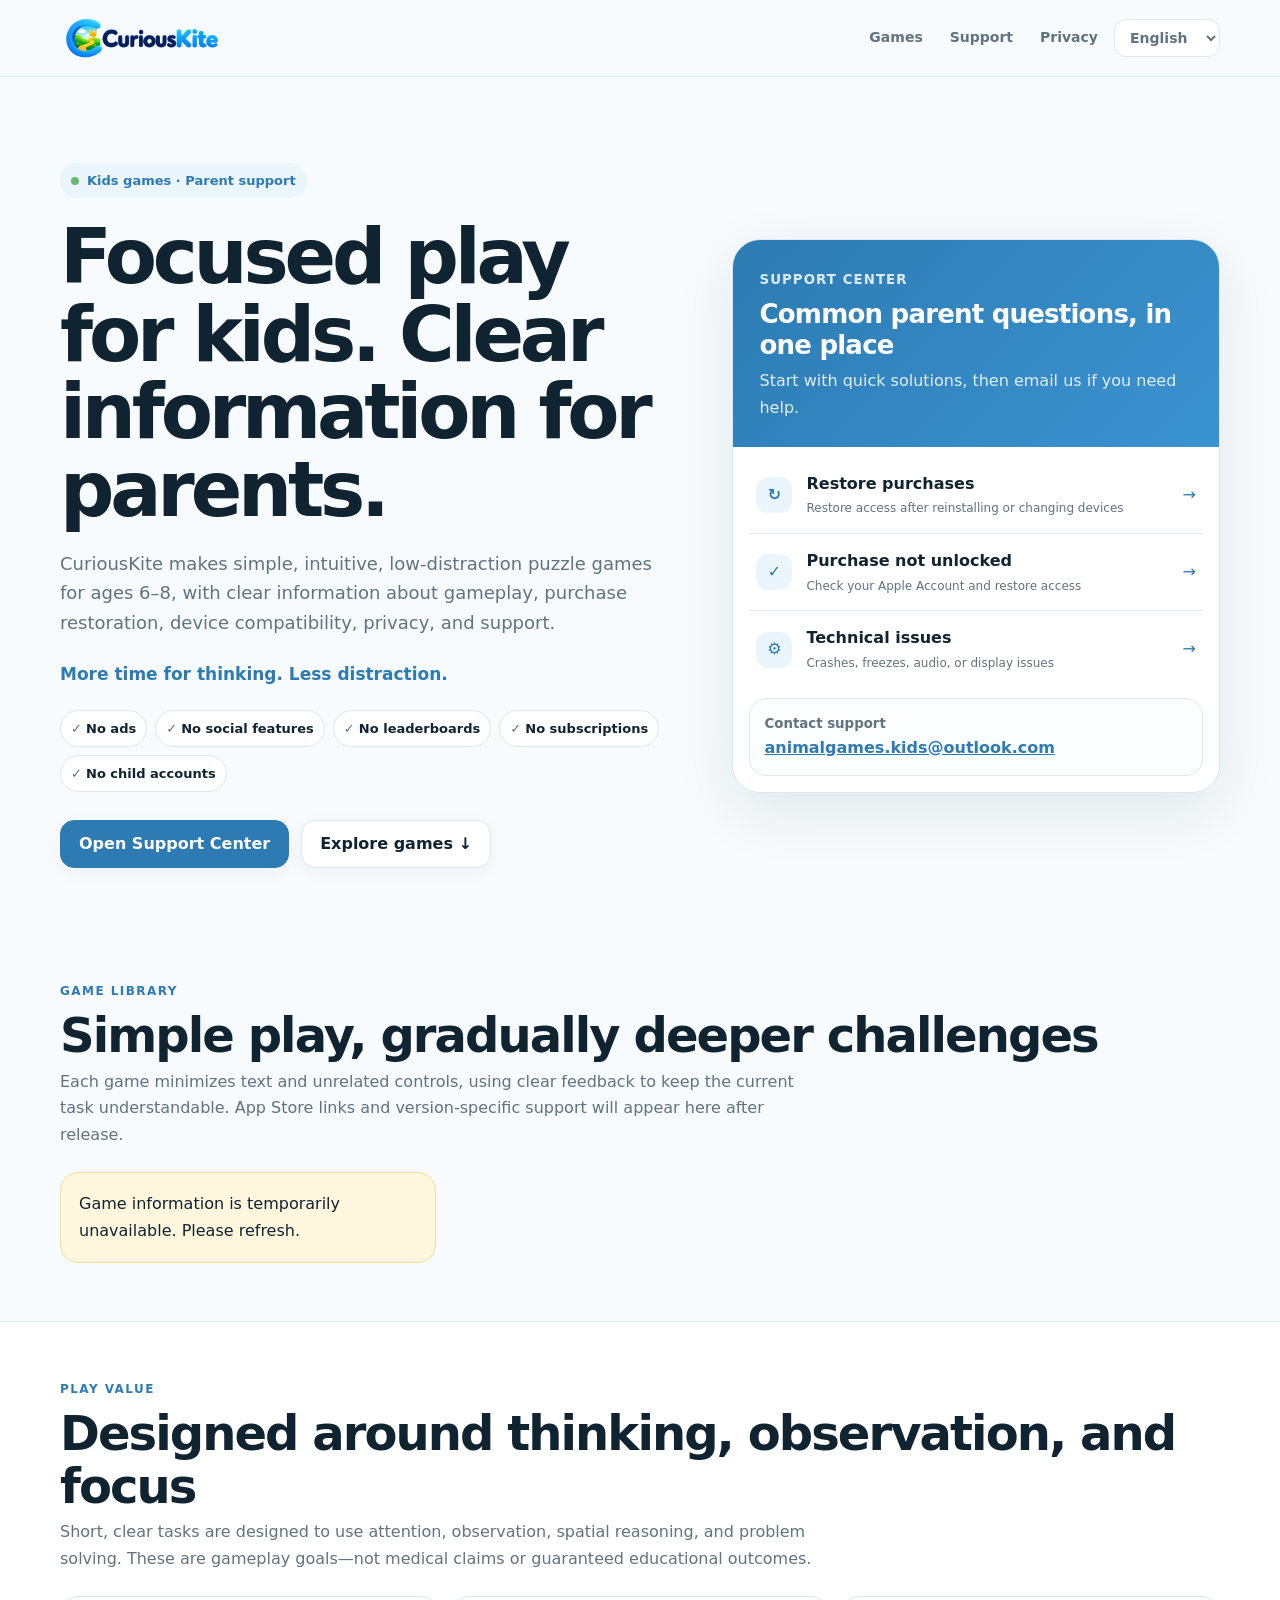
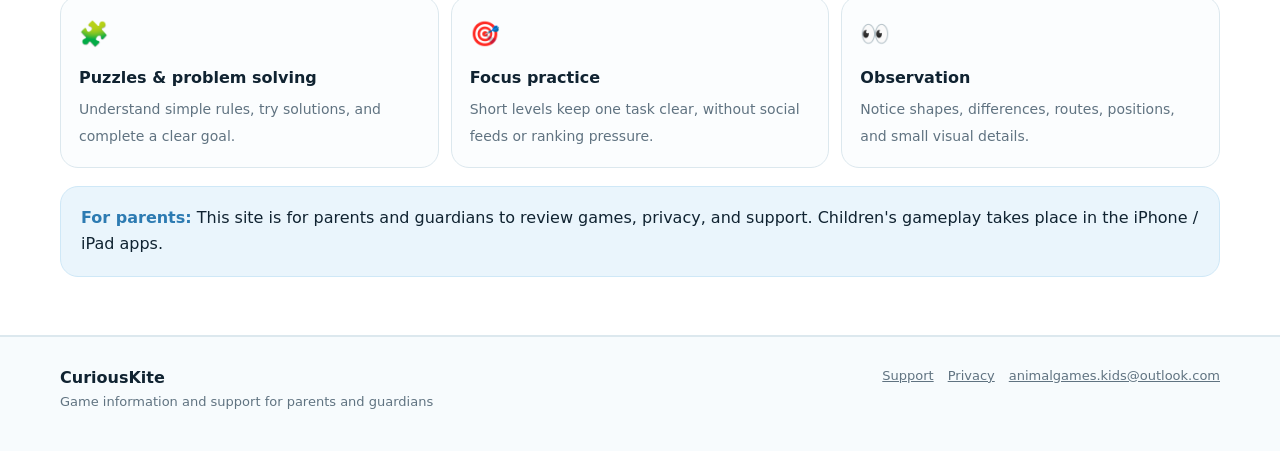
==== commit ab6dcb17: "Replace site logo assets" ====
--- a/index.html
+++ b/index.html
@@ -1,7 +1,7 @@
 <!DOCTYPE html>
 <html lang="zh-CN"><head>
 <meta charset="utf-8"/><meta name="viewport" content="width=device-width,initial-scale=1,viewport-fit=cover"/>
-<meta name="theme-color" content="#F7FBFD"/><link rel="icon" href="assets/favicon.svg" type="image/svg+xml"/>
+<meta name="theme-color" content="#F7FBFD"/><link rel="icon" href="assets/curiouskite-logo-mark.png" type="image/png"/>
 <link rel="stylesheet" href="assets/styles.css"/>
 <meta name="description" content="CuriousKite：为 6–8 岁儿童设计的无广告、低干扰益智游戏，以及面向家长和监护人的支持与隐私信息。"/>
 <meta property="og:title" content="CuriousKite"/><meta property="og:description" content="More time for thinking. Less distraction."/><meta property="og:type" content="website"/>
@@ -9,10 +9,7 @@
 </head><body data-page="home">
 <a class="skip" href="#main" data-zh="跳到主要内容" data-en="Skip to main content" data-ja="メインコンテンツへ移動" data-es="Saltar al contenido principal">跳到主要内容</a>
 <header><div class="wrap nav">
-  <a class="brand" href="index.html" aria-label="CuriousKite">
-    <span class="brand-mark"><img src="assets/curiouskite-logo.svg" alt="" aria-hidden="true"/></span>
-    <span class="brand-copy"><span class="brand-curious">Curious</span><span class="brand-kite">Kite</span><span class="brand-sub" data-zh="儿童益智游戏与家长支持" data-en="Kids games &amp; parent support" data-ja="子ども向けゲーム＆保護者サポート" data-es="Juegos infantiles y soporte para familias">儿童益智游戏与家长支持</span></span>
-  </a>
+  <a class="brand" href="index.html" aria-label="CuriousKite"><img class="brand-logo" src="assets/curiouskite-logo-horizontal.png" alt="CuriousKite"/></a>
   <nav class="nav-links" aria-label="Main navigation">
     <a href="index.html#games" data-zh="游戏" data-en="Games" data-ja="ゲーム" data-es="Juegos">游戏</a>
     <a href="support.html" data-zh="支持" data-en="Support" data-ja="サポート" data-es="Soporte">支持</a>
--- a/assets/styles.css
+++ b/assets/styles.css
@@ -35,15 +35,9 @@
   backdrop-filter:blur(18px);border-bottom:1px solid rgba(220,232,238,.88)
 }
 .nav{min-height:76px;display:flex;align-items:center;justify-content:space-between;gap:22px}
-.brand{display:flex;align-items:center;gap:11px;text-decoration:none;min-width:0}
-.brand-mark{
-  width:44px;height:44px;display:grid;place-items:center;border-radius:14px;
-  background:#fff;border:1px solid var(--line);box-shadow:0 5px 18px rgba(45,123,178,.13);padding:6px;flex:0 0 auto
-}
-.brand-copy{font-weight:800;letter-spacing:-.02em;line-height:1.05;font-size:18px}
-.brand-curious{color:var(--text)}
-.brand-kite{color:var(--brand)}
-.brand-sub{display:block;font-size:11px;color:var(--muted);font-weight:600;margin-top:5px;letter-spacing:0}
+.brand{display:flex;align-items:center;text-decoration:none;min-width:0}
+.brand-logo{width:164px;height:auto}
+.brand-icon{width:74px;height:74px;object-fit:contain}
 .nav-links{display:flex;align-items:center;gap:5px}
 .nav-links a,.lang{
   border:0;background:transparent;color:var(--muted);font:inherit;font-weight:700;font-size:14px;
@@ -161,7 +155,7 @@
 .footer-links a{color:var(--muted)}
 .footer-email{word-break:break-all}
 .not-found{text-align:center}
-.not-found .brand-mark{margin:0 auto;width:74px;height:74px;border-radius:22px}
+.not-found .brand-icon{margin:0 auto}
 
 @media(max-width:900px){
   .hero-grid{grid-template-columns:1fr;gap:34px}
@@ -170,9 +164,7 @@
 @media(max-width:640px){
   .wrap{width:min(100% - 24px,1160px)}
   .nav{min-height:64px}
-  .brand-sub{display:none}
-  .brand-copy{font-size:16px}
-  .brand-mark{width:38px;height:38px}
+  .brand-logo{width:142px}
   .nav-links{gap:1px;overflow-x:auto}
   .nav-links a,.lang{padding:8px 7px;font-size:12px;white-space:nowrap}
   .hero{padding:50px 0 36px}
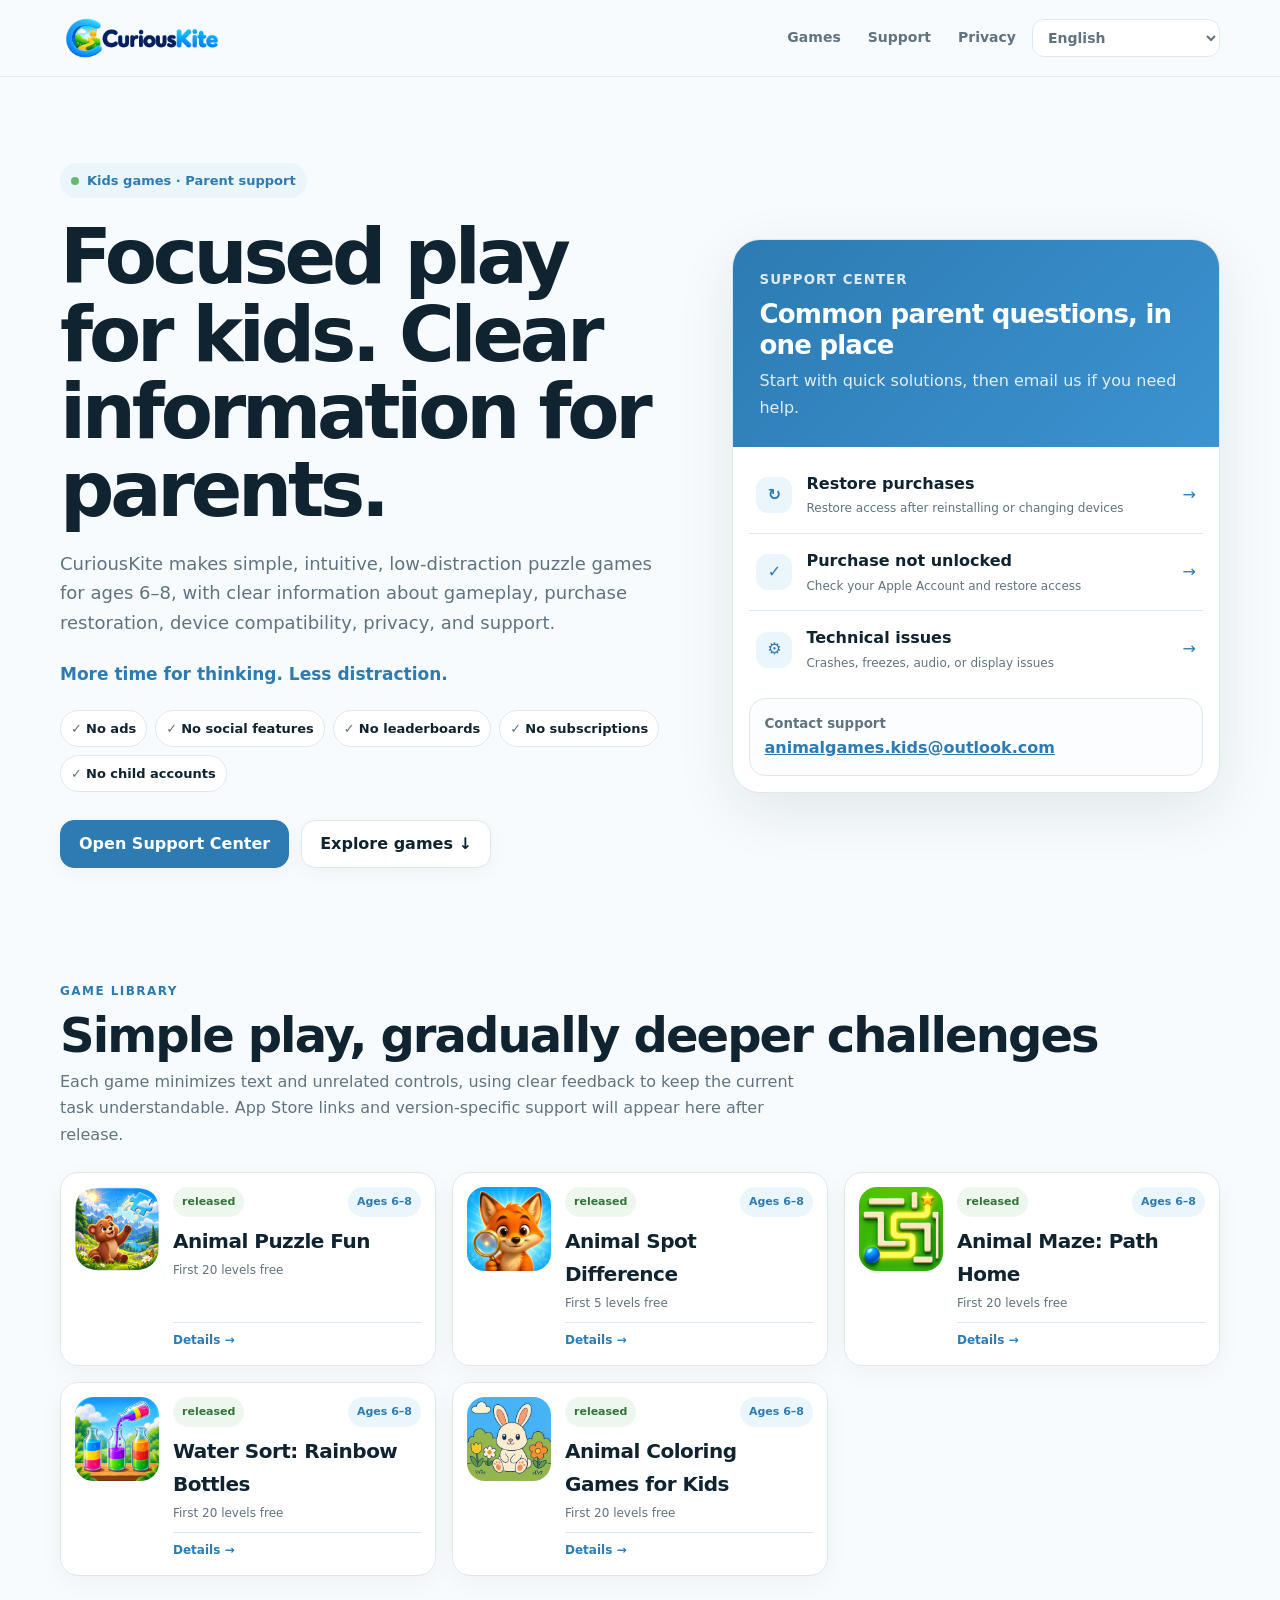
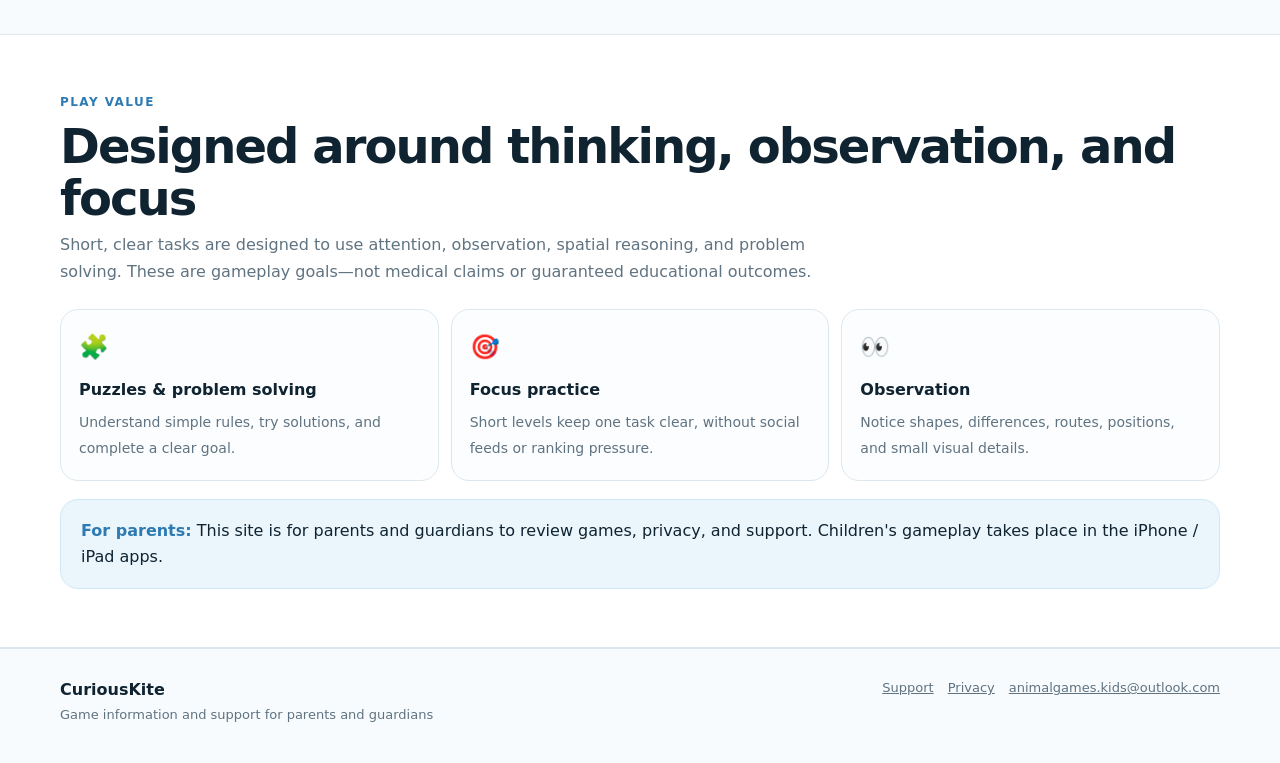
==== commit 89bc4f73: "bust site asset cache for compact cards" ====
--- a/index.html
+++ b/index.html
@@ -2,7 +2,7 @@
 <html lang="zh-CN"><head>
 <meta charset="utf-8"/><meta name="viewport" content="width=device-width,initial-scale=1,viewport-fit=cover"/>
 <meta name="theme-color" content="#F7FBFD"/><link rel="icon" href="assets/curiouskite-logo-mark.png" type="image/png"/>
-<link rel="stylesheet" href="assets/styles.css"/>
+<link rel="stylesheet" href="assets/styles.css?v=20260919-compact-cards"/>
 <meta name="description" content="CuriousKite：为 6–8 岁儿童设计的无广告、低干扰益智游戏，以及面向家长和监护人的支持与隐私信息。"/>
 <meta property="og:title" content="CuriousKite"/><meta property="og:description" content="More time for thinking. Less distraction."/><meta property="og:type" content="website"/>
 <title>CuriousKite｜儿童游戏与家长支持</title>
@@ -79,5 +79,5 @@
     <a class="footer-email" data-support-mail href="mailto:animalgames.kids@outlook.com">animalgames.kids@outlook.com</a>
   </div>
 </div></footer>
-<script src="assets/app.js"></script>
+<script src="assets/app.js?v=20260919-compact-cards"></script>
 </body></html>
--- a/assets/styles.css
+++ b/assets/styles.css
@@ -25,6 +25,12 @@
   font-family:system-ui,-apple-system,BlinkMacSystemFont,"Segoe UI",sans-serif;
   line-height:1.65;-webkit-font-smoothing:antialiased
 }
+html[dir="rtl"] body{text-align:right}
+html[dir="rtl"] .skip{left:auto;right:-9999px}
+html[dir="rtl"] .skip:focus{left:auto;right:12px}
+html[dir="rtl"] .support-link{direction:rtl}
+html[dir="rtl"] .arrow{transform:rotate(180deg)}
+html[dir="rtl"] .footer-links{justify-content:flex-start}
 a{color:inherit}
 img,svg{display:block;max-width:100%}
 .wrap{width:min(1160px,calc(100% - 40px));margin:0 auto}
@@ -91,20 +97,30 @@
 .sub{color:var(--muted);max-width:760px;margin:0}
 .games{display:grid;grid-template-columns:repeat(3,minmax(0,1fr));gap:16px}
 .game-card{
-  display:flex;flex-direction:column;min-height:325px;text-decoration:none;padding:22px;border-radius:22px;
+  display:grid;grid-template-columns:84px minmax(0,1fr);gap:14px;min-height:132px;text-decoration:none;padding:14px;border-radius:18px;
   border:1px solid var(--line);background:#fff;box-shadow:0 7px 24px rgba(16,35,49,.04);transition:.18s ease
 }
+.game-card-art{width:84px;height:84px;border-radius:18px;overflow:hidden;background:var(--brand-soft);display:grid;place-items:center}
+.game-card-content{display:flex;flex-direction:column;min-width:0}
 .game-card:hover{transform:translateY(-3px);box-shadow:0 18px 46px rgba(16,35,49,.09)}
 .game-top{display:flex;align-items:flex-start;justify-content:space-between;gap:12px}
 .game-icon{width:62px;height:62px;border-radius:18px;display:grid;place-items:center;background:var(--brand-soft);font-size:30px}
+.game-artwork{width:100%;height:100%;object-fit:cover;border-radius:18px}
+.game-card-art .game-artwork,.game-detail-art .game-artwork{border-radius:0}
+.age-chip{font-size:11px;font-weight:800;color:var(--brand-action);background:var(--brand-soft);border-radius:999px;padding:6px 9px;white-space:nowrap}
 .badge{font-size:11px;font-weight:900;border-radius:999px;padding:6px 9px;background:#F1F4F6;color:var(--muted)}
 .badge-development{background:var(--yellow-soft);color:#8A6810}
+.badge-approved{background:#E4EFFA;color:#2D6F9D}
 .badge-released{background:var(--green-soft);color:#32743A}
-.game-card h3{font-size:25px;margin:19px 0 8px;letter-spacing:-.025em}
-.game-card p{color:var(--muted);margin:0 0 18px}
+.approved-release{background:#F3F9FE;border-color:#B8D9F1;color:#285E86}
+.game-card h3{font-size:20px;margin:10px 0 4px;letter-spacing:-.025em}
+.game-card-content h3{margin:8px 0 3px}
+.game-card p{color:var(--muted);margin:0 0 8px}
+.game-card-note{font-size:12px;white-space:nowrap;overflow:hidden;text-overflow:ellipsis}
 .chips{display:flex;gap:7px;flex-wrap:wrap;margin-top:auto}
 .chip{font-size:11px;padding:5px 8px;border-radius:999px;background:var(--surface-2);border:1px solid var(--line);color:var(--muted)}
-.game-foot{display:flex;align-items:center;justify-content:space-between;gap:12px;margin-top:20px;padding-top:15px;border-top:1px solid var(--line);font-size:12px;color:var(--muted)}
+.game-foot{display:flex;align-items:center;justify-content:space-between;gap:12px;margin-top:auto;padding-top:8px;border-top:1px solid var(--line);font-size:12px;color:var(--muted)}
+.game-card-content .game-foot{margin-top:auto;padding-top:8px}
 .details{color:var(--brand-action);font-weight:800}
 
 .benefit-section{background:#fff;border-top:1px solid var(--line);border-bottom:1px solid var(--line)}
@@ -147,6 +163,12 @@
 .feature-list li{border:1px solid var(--line);background:var(--surface-2);border-radius:14px;padding:12px 14px}
 .meta{display:flex;flex-wrap:wrap;gap:8px;margin:18px 0}
 .meta span{font-size:12px;border-radius:999px;padding:7px 10px;background:var(--brand-soft);color:var(--brand-action);font-weight:800}
+.game-detail-hero{display:grid;grid-template-columns:150px minmax(0,1fr);gap:26px;align-items:center;margin:22px 0 8px}
+.game-detail-art{width:150px;height:150px;border-radius:34px;overflow:hidden;background:var(--brand-soft);box-shadow:0 12px 28px rgba(16,35,49,.12)}
+.game-detail-hero h1{margin:12px 0 10px}
+.game-screenshots{display:flex;gap:12px;overflow-x:auto;padding:4px 0 10px}
+.game-screenshots img{max-height:280px;width:auto;border:1px solid var(--line);border-radius:18px;box-shadow:0 8px 22px rgba(16,35,49,.08)}
+.game-support-link{margin-top:20px}
 
 footer{border-top:1px solid var(--line);padding:28px 0 38px;color:var(--muted);font-size:13px}
 .footer-row{display:flex;justify-content:space-between;gap:20px;align-items:flex-start}
@@ -171,6 +193,11 @@
   .hero h1{font-size:43px}
   section{padding:42px 0}
   .games,.benefits,.standards,.info-grid,.privacy-grid,.feature-list{grid-template-columns:1fr}
+  .game-card{grid-template-columns:72px minmax(0,1fr);gap:12px;padding:12px;min-height:0}
+  .game-card-art{width:72px;height:72px;border-radius:16px}
+  .game-card h3{font-size:19px}
+  .game-detail-hero{grid-template-columns:1fr;gap:18px}
+  .game-detail-art{width:116px;height:116px;border-radius:28px}
   .section-head{align-items:flex-start;flex-direction:column}
   .support-panel,.page-card{border-radius:21px}
   .footer-row{flex-direction:column}
